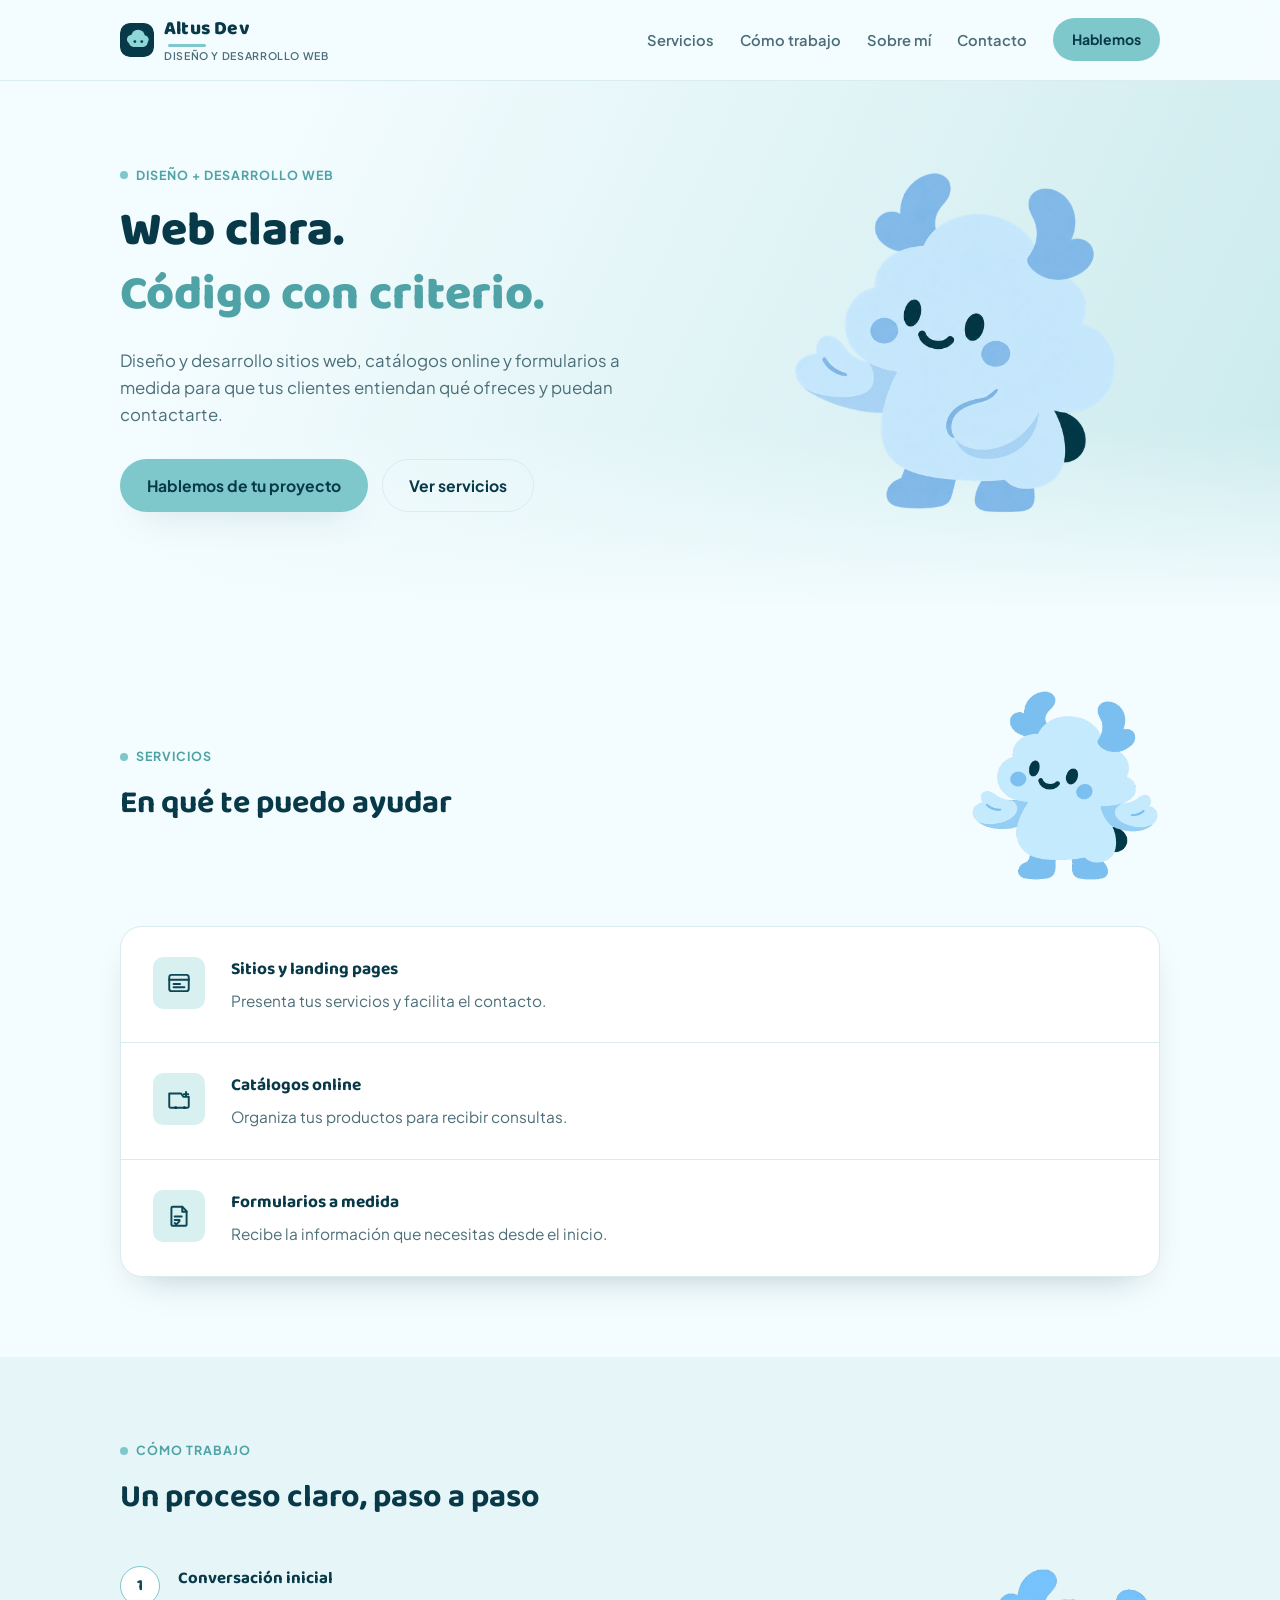
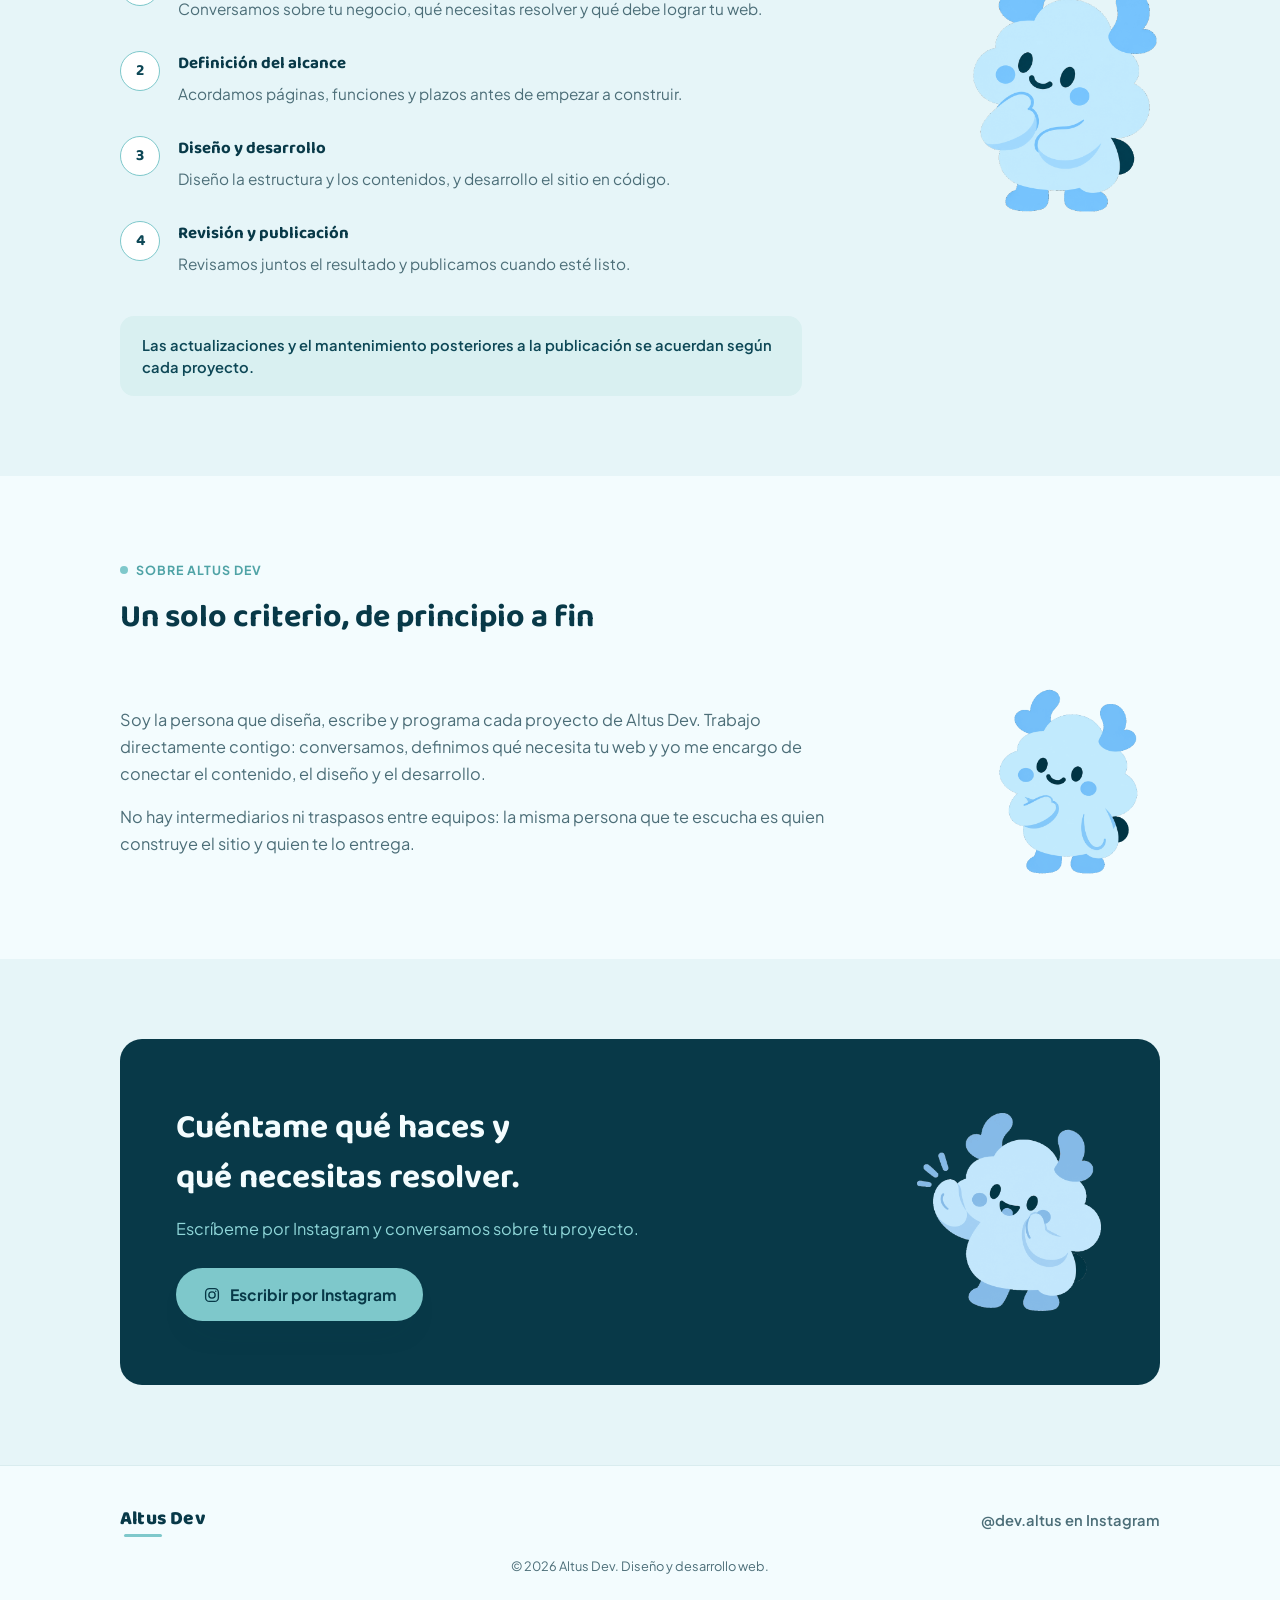
==== index.html @ d6200b28 "Sitio de presentación de Altus Dev Landing estática (HTML/CSS/JS) lista para GitHub Pages: hero, ser" ====
<!doctype html>
<html lang="es">
<head>
  <meta charset="UTF-8" />
  <meta name="viewport" content="width=device-width, initial-scale=1" />
  <title>Altus Dev — Diseño y desarrollo web</title>
  <meta name="description" content="Diseño y desarrollo de sitios web, catálogos online y formularios a medida para profesionales y pequeños negocios en Chile. Un solo interlocutor, de la conversación inicial a la publicación." />
  <meta name="theme-color" content="#083948" />

  <!-- Open Graph / vista previa al compartir el enlace (por ejemplo, desde Instagram) -->
  <meta property="og:type" content="website" />
  <meta property="og:title" content="Altus Dev — Diseño y desarrollo web" />
  <meta property="og:description" content="Diseño y desarrollo sitios web, catálogos online y formularios a medida para que tus clientes entiendan qué ofreces y puedan contactarte." />
  <meta property="og:image" content="assets/og-image.jpg" />
  <meta property="og:image:alt" content="Altus Dev — Diseño y desarrollo web. Web clara. Código con criterio." />
  <meta name="twitter:card" content="summary_large_image" />
  <meta name="twitter:title" content="Altus Dev — Diseño y desarrollo web" />
  <meta name="twitter:description" content="Diseño y desarrollo sitios web, catálogos online y formularios a medida para que tus clientes entiendan qué ofreces y puedan contactarte." />
  <meta name="twitter:image" content="assets/og-image.jpg" />

  <link rel="icon" href="assets/favicon.svg" type="image/svg+xml" />
  <link rel="preconnect" href="https://fonts.googleapis.com" />
  <link rel="preconnect" href="https://fonts.gstatic.com" crossorigin />
  <link href="https://fonts.googleapis.com/css2?family=Baloo+2:wght@600;700;800&family=Plus+Jakarta+Sans:wght@400;500;600;700&display=swap" rel="stylesheet" />
  <link rel="stylesheet" href="styles.css" />
</head>
<body>
  <a class="skip-link" href="#contenido">Saltar al contenido</a>

  <header class="site-header">
    <div class="wrap header-inner">
      <a class="brand" href="#top" aria-label="Altus Dev, inicio">
        <svg class="brand-mark" viewBox="0 0 64 64" aria-hidden="true">
          <rect width="64" height="64" rx="16" fill="#083948" />
          <g fill="#8FD6D8">
            <ellipse cx="23" cy="31" rx="10" ry="9" />
            <ellipse cx="34" cy="24" rx="12.5" ry="11.5" />
            <ellipse cx="45" cy="31" rx="9" ry="8" />
            <rect x="17" y="28" width="35" height="17" rx="8.5" />
          </g>
          <circle cx="28" cy="35" r="2.6" fill="#083948" />
          <circle cx="41" cy="35" r="2.6" fill="#083948" />
        </svg>
        <span class="brand-text">
          <span class="wordmark"><span class="accent">Altus</span> Dev</span>
          <span class="brand-tag">Diseño y desarrollo web</span>
        </span>
      </a>

      <button class="nav-toggle" id="navToggle" type="button" aria-expanded="false" aria-controls="siteNav">
        <span class="sr-only">Abrir menú</span>
        <svg viewBox="0 0 24 24" fill="none" stroke="currentColor" stroke-width="2" stroke-linecap="round" aria-hidden="true">
          <line x1="4" y1="7" x2="20" y2="7" />
          <line x1="4" y1="12" x2="20" y2="12" />
          <line x1="4" y1="17" x2="20" y2="17" />
        </svg>
      </button>

      <nav class="site-nav" id="siteNav" aria-label="Principal">
        <a href="#servicios">Servicios</a>
        <a href="#proceso">Cómo trabajo</a>
        <a href="#sobre">Sobre mí</a>
        <a href="#contacto">Contacto</a>
        <a class="btn btn-primary btn-sm" href="https://www.instagram.com/dev.altus/" target="_blank" rel="noopener">Hablemos</a>
      </nav>
    </div>
  </header>

  <main id="contenido">
    <section class="hero" id="top">
      <div class="wrap hero-grid">
        <div class="hero-copy">
          <p class="kicker">Diseño + desarrollo web</p>
          <h1>Web clara.<span class="line-2">Código con criterio.</span></h1>
          <p class="lead">Diseño y desarrollo sitios web, catálogos online y formularios a medida para que tus clientes entiendan qué ofreces y puedan contactarte.</p>
          <div class="hero-actions">
            <a class="btn btn-primary" href="https://www.instagram.com/dev.altus/" target="_blank" rel="noopener">Hablemos de tu proyecto</a>
            <a class="btn btn-ghost" href="#servicios">Ver servicios</a>
          </div>
        </div>
        <div class="hero-art">
          <figure>
            <img src="assets/nublo.png" alt="Nublo, la mascota de Altus Dev, saludando con la mano" width="1254" height="1254" loading="eager" decoding="async" />
          </figure>
        </div>
      </div>
    </section>

    <section class="block" id="servicios">
      <div class="wrap">
        <div class="figure-row figure-row--servicios">
          <div class="section-head">
            <p class="kicker">Servicios</p>
            <h2>En qué te puedo ayudar</h2>
          </div>
          <img class="section-figure" src="assets/nublo-servicios.png" alt="" width="640" height="650" loading="lazy" decoding="async" />
        </div>
        <ul class="service-list">
          <li class="service-row">
            <div class="service-icon">
              <svg viewBox="0 0 24 24" fill="none" stroke-width="1.8" stroke-linecap="round" stroke-linejoin="round" aria-hidden="true">
                <rect x="3" y="4.5" width="18" height="15" rx="2.2" />
                <line x1="3" y1="9" x2="21" y2="9" />
                <line x1="7" y1="13" x2="13" y2="13" />
                <line x1="7" y1="16" x2="17" y2="16" />
              </svg>
            </div>
            <div>
              <h3>Sitios y landing pages</h3>
              <p>Presenta tus servicios y facilita el contacto.</p>
            </div>
          </li>
          <li class="service-row">
            <div class="service-icon">
              <svg viewBox="0 0 24 24" fill="none" stroke-width="1.8" stroke-linecap="round" stroke-linejoin="round" aria-hidden="true">
                <path d="M3 7h11l2 3h5v9a1 1 0 0 1-1 1H4a1 1 0 0 1-1-1V7Z" />
                <circle cx="9" cy="20" r="1.3" fill="currentColor" stroke="none" />
                <circle cx="17" cy="20" r="1.3" fill="currentColor" stroke="none" />
                <line x1="18.5" y1="5.5" x2="18.5" y2="9.5" />
                <line x1="16.5" y1="7.5" x2="20.5" y2="7.5" />
              </svg>
            </div>
            <div>
              <h3>Catálogos online</h3>
              <p>Organiza tus productos para recibir consultas.</p>
            </div>
          </li>
          <li class="service-row">
            <div class="service-icon">
              <svg viewBox="0 0 24 24" fill="none" stroke-width="1.8" stroke-linecap="round" stroke-linejoin="round" aria-hidden="true">
                <path d="M6 3.5h9l4 4V20a1 1 0 0 1-1 1H6a1 1 0 0 1-1-1V4.5a1 1 0 0 1 1-1Z" />
                <path d="M15 3.5V8h4" />
                <line x1="8" y1="12.5" x2="14.5" y2="12.5" />
                <line x1="8" y1="15.7" x2="12.5" y2="15.7" />
                <path d="M8 18.4l1.4 1.4L12.5 16.7" />
              </svg>
            </div>
            <div>
              <h3>Formularios a medida</h3>
              <p>Recibe la información que necesitas desde el inicio.</p>
            </div>
          </li>
        </ul>
      </div>
    </section>

    <section class="block alt" id="proceso">
      <div class="wrap">
        <div class="section-head">
          <p class="kicker">Cómo trabajo</p>
          <h2>Un proceso claro, paso a paso</h2>
        </div>
        <div class="figure-row figure-row--proceso">
          <ol class="process-list">
            <li class="process-item">
              <span class="num" aria-hidden="true">1</span>
              <div>
                <h3>Conversación inicial</h3>
                <p>Conversamos sobre tu negocio, qué necesitas resolver y qué debe lograr tu web.</p>
              </div>
            </li>
            <li class="process-item">
              <span class="num" aria-hidden="true">2</span>
              <div>
                <h3>Definición del alcance</h3>
                <p>Acordamos páginas, funciones y plazos antes de empezar a construir.</p>
              </div>
            </li>
            <li class="process-item">
              <span class="num" aria-hidden="true">3</span>
              <div>
                <h3>Diseño y desarrollo</h3>
                <p>Diseño la estructura y los contenidos, y desarrollo el sitio en código.</p>
              </div>
            </li>
            <li class="process-item">
              <span class="num" aria-hidden="true">4</span>
              <div>
                <h3>Revisión y publicación</h3>
                <p>Revisamos juntos el resultado y publicamos cuando esté listo.</p>
              </div>
            </li>
          </ol>
          <img class="section-figure" src="assets/nublo-proceso.png" alt="" width="640" height="838" loading="lazy" decoding="async" />
        </div>
        <p class="process-note">Las actualizaciones y el mantenimiento posteriores a la publicación se acuerdan según cada proyecto.</p>
      </div>
    </section>

    <section class="block" id="sobre">
      <div class="wrap">
        <div class="section-head">
          <p class="kicker">Sobre Altus Dev</p>
          <h2>Un solo criterio, de principio a fin</h2>
        </div>
        <div class="figure-row figure-row--sobre">
          <div class="about-copy">
            <p>Soy la persona que diseña, escribe y programa cada proyecto de Altus Dev. Trabajo directamente contigo: conversamos, definimos qué necesita tu web y yo me encargo de conectar el contenido, el diseño y el desarrollo.</p>
            <p>No hay intermediarios ni traspasos entre equipos: la misma persona que te escucha es quien construye el sitio y quien te lo entrega.</p>
          </div>
          <img class="section-figure" src="assets/nublo-sobre.png" alt="" width="640" height="650" loading="lazy" decoding="async" />
        </div>
      </div>
    </section>

    <section class="block alt" id="contacto">
      <div class="wrap">
        <div class="cta-band figure-row figure-row--contacto">
          <div class="cta-copy">
            <h2>Cuéntame qué haces y qué necesitas resolver.</h2>
            <p>Escríbeme por Instagram y conversamos sobre tu proyecto.</p>
            <a class="btn btn-primary" href="https://www.instagram.com/dev.altus/" target="_blank" rel="noopener">
              <svg viewBox="0 0 24 24" fill="none" stroke="currentColor" stroke-width="1.8" aria-hidden="true">
                <rect x="3.5" y="3.5" width="17" height="17" rx="5" />
                <circle cx="12" cy="12" r="4.2" />
                <circle cx="17" cy="7" r="1" fill="currentColor" stroke="none" />
              </svg>
              Escribir por Instagram
            </a>
          </div>
          <img class="section-figure" src="assets/nublo-contacto.png" alt="" width="640" height="690" loading="lazy" decoding="async" />
        </div>
      </div>
    </section>
  </main>

  <footer class="site-footer">
    <div class="wrap footer-inner">
      <span class="wordmark"><span class="accent">Altus</span> Dev</span>
      <a href="https://www.instagram.com/dev.altus/" target="_blank" rel="noopener">@dev.altus en Instagram</a>
    </div>
    <p class="copy">© <span id="year"></span> Altus Dev. Diseño y desarrollo web.</p>
  </footer>

  <script src="script.js"></script>
</body>
</html>
---- styles.css ----
/* Altus Dev — hoja de estilos principal
   Tokens de color y tipografía al inicio; el resto del archivo los consume.
   Paleta única (azul hielo + petróleo, acentos aqua), tomada del flyer de
   marca. Es una decisión de identidad, no se invierte en modo oscuro del
   sistema: la marca siempre se ve clara y consistente. */

:root {
  color-scheme: only light;
  --ice: #f3fcfe;
  --ice-soft: #e6f5f8;
  --surface: #ffffff;
  --line: #d9ecef;
  --petrol: #083948;
  --petrol-soft: #0d4756;
  --ink: var(--petrol);
  --ink-muted: #4c6e78;
  --aqua: #7ec8cb;
  --aqua-strong: #4fa3a6;
  --aqua-soft: #d9f0f1;
  --focus-ring: #2f8f92;
  --shadow: 0 16px 36px -22px rgba(8, 57, 72, 0.35);
  --radius-lg: 22px;
  --radius-md: 14px;
  --radius-sm: 10px;
  --content-max: 1080px;

  --font-display: "Baloo 2", "Poppins", ui-rounded, system-ui, sans-serif;
  --font-body: "Plus Jakarta Sans", ui-sans-serif, system-ui, -apple-system, "Segoe UI", sans-serif;
}

*,
*::before,
*::after {
  box-sizing: border-box;
}

html {
  scroll-behavior: smooth;
}

body {
  margin: 0;
  background: var(--ice);
  color: var(--ink);
  font-family: var(--font-body);
  line-height: 1.5;
  -webkit-font-smoothing: antialiased;
}

img {
  max-width: 100%;
  display: block;
}

a {
  color: inherit;
}

h1,
h2,
h3 {
  font-family: var(--font-display);
  color: var(--ink);
  margin: 0;
  text-wrap: balance;
}

p {
  margin: 0;
}

ul,
ol {
  margin: 0;
  padding: 0;
  list-style: none;
}

.sr-only {
  position: absolute;
  width: 1px;
  height: 1px;
  padding: 0;
  margin: -1px;
  overflow: hidden;
  clip: rect(0, 0, 0, 0);
  white-space: nowrap;
  border: 0;
}

.skip-link {
  position: absolute;
  left: 16px;
  top: -60px;
  background: var(--petrol);
  color: var(--ice);
  padding: 12px 18px;
  border-radius: var(--radius-sm);
  z-index: 100;
  transition: top 0.15s ease;
}

.skip-link:focus {
  top: 16px;
}

:focus-visible {
  outline: 3px solid var(--focus-ring);
  outline-offset: 3px;
}

.wrap {
  max-width: var(--content-max);
  margin: 0 auto;
  padding: 0 20px;
}

.kicker {
  display: inline-flex;
  align-items: center;
  gap: 8px;
  font-size: 0.78rem;
  font-weight: 700;
  letter-spacing: 0.08em;
  text-transform: uppercase;
  color: var(--aqua-strong);
  margin: 0 0 14px;
}

.kicker::before {
  content: "";
  width: 8px;
  height: 8px;
  border-radius: 50%;
  background: var(--aqua);
  flex: none;
}

/* ---------- Botones ---------- */
.btn {
  display: inline-flex;
  align-items: center;
  gap: 9px;
  font-family: var(--font-body);
  font-weight: 700;
  font-size: 0.98rem;
  text-decoration: none;
  border-radius: 999px;
  padding: 14px 26px;
  border: 1.5px solid transparent;
  cursor: pointer;
  transition: transform 0.15s ease, box-shadow 0.15s ease, background-color 0.15s ease, border-color 0.15s ease;
}

.btn svg {
  width: 18px;
  height: 18px;
  flex: none;
}

.btn-primary {
  background: var(--aqua);
  color: var(--petrol);
  box-shadow: var(--shadow);
}

.btn-primary:hover {
  transform: translateY(-1px);
  background: var(--aqua-strong);
}

.btn-ghost {
  background: transparent;
  border-color: var(--line);
  color: var(--ink);
}

.btn-ghost:hover {
  border-color: var(--aqua-strong);
}

.btn-sm {
  padding: 10px 18px;
  font-size: 0.88rem;
}

/* ---------- Encabezado ---------- */
.site-header {
  position: sticky;
  top: 0;
  z-index: 20;
  background: color-mix(in srgb, var(--ice) 92%, transparent);
  backdrop-filter: blur(8px);
  border-bottom: 1px solid var(--line);
}

.header-inner {
  display: flex;
  align-items: center;
  justify-content: space-between;
  gap: 20px;
  padding: 16px 20px;
}

.brand {
  display: flex;
  align-items: center;
  gap: 10px;
  text-decoration: none;
  flex: none;
}

.brand-mark {
  width: 34px;
  height: 34px;
  border-radius: 10px;
  flex: none;
}

.brand-text {
  display: flex;
  flex-direction: column;
  gap: 3px;
}

.wordmark {
  font-family: var(--font-display);
  font-weight: 800;
  font-size: 1.2rem;
  line-height: 1.4;
  color: var(--ink);
  letter-spacing: 0.01em;
}

.wordmark .accent {
  position: relative;
}

.wordmark .accent::after {
  content: "";
  position: absolute;
  left: 8%;
  right: 8%;
  bottom: -3px;
  height: 3px;
  border-radius: 3px;
  background: var(--aqua);
}

.brand-tag {
  font-size: 0.66rem;
  letter-spacing: 0.06em;
  text-transform: uppercase;
  font-weight: 600;
  color: var(--ink-muted);
  margin-top: 2px;
}

.nav-toggle {
  display: inline-flex;
  align-items: center;
  justify-content: center;
  width: 42px;
  height: 42px;
  border-radius: var(--radius-sm);
  border: 1.5px solid var(--line);
  background: var(--surface);
  cursor: pointer;
}

.nav-toggle svg {
  width: 20px;
  height: 20px;
}

.site-nav {
  display: flex;
  align-items: center;
  gap: 26px;
}

.site-nav a:not(.btn) {
  font-size: 0.92rem;
  font-weight: 600;
  text-decoration: none;
  color: var(--ink-muted);
}

.site-nav a:not(.btn):hover {
  color: var(--ink);
}

@media (max-width: 780px) {
  .nav-toggle {
    display: inline-flex;
  }

  .site-nav {
    position: absolute;
    top: 100%;
    left: 0;
    right: 0;
    flex-direction: column;
    align-items: stretch;
    gap: 4px;
    background: var(--surface);
    border-bottom: 1px solid var(--line);
    padding: 10px 20px 20px;
    box-shadow: var(--shadow);
    transform: translateY(-8px);
    opacity: 0;
    pointer-events: none;
    transition: transform 0.18s ease, opacity 0.18s ease;
  }

  .site-nav[data-open="true"] {
    transform: translateY(0);
    opacity: 1;
    pointer-events: auto;
  }

  .site-nav a:not(.btn) {
    padding: 12px 4px;
    border-bottom: 1px solid var(--line);
  }

  .site-nav .btn {
    margin-top: 10px;
    justify-content: center;
  }
}

@media (min-width: 781px) {
  .nav-toggle {
    display: none;
  }
}

/* ---------- Hero ---------- */
.hero {
  padding: 56px 0 72px;
  /* El aqua se concentra junto a Nublo y se desvanece hacia servicios. */
  background:
    linear-gradient(180deg, transparent 65%, var(--ice) 100%),
    linear-gradient(115deg, var(--ice) 20%, var(--aqua-soft) 100%);
  background:
    linear-gradient(180deg, transparent 65%, var(--ice) 100%),
    linear-gradient(115deg, var(--ice) 20%, color-mix(in srgb, var(--aqua) 35%, var(--ice)) 100%);
}

.hero-grid {
  display: grid;
  grid-template-columns: 1fr;
  gap: 40px;
  align-items: center;
}

.hero h1 {
  font-size: clamp(2.1rem, 6vw, 3rem);
  font-weight: 800;
  line-height: 1.35;
}

.hero h1 .line-2 {
  color: var(--aqua-strong);
  display: block;
}

.hero .lead {
  margin-top: 20px;
  max-width: 48ch;
  font-size: 1.05rem;
  line-height: 1.6;
  color: var(--ink-muted);
}

.hero-actions {
  margin-top: 30px;
  display: flex;
  flex-wrap: wrap;
  gap: 14px;
}

.hero-art {
  display: flex;
  justify-content: center;
}

.hero-art figure {
  margin: 0;
  width: 100%;
  max-width: 300px;
}

.hero-art img {
  width: 100%;
  height: auto;
  object-fit: contain;
}

@media (min-width: 781px) {
  .hero-grid {
    grid-template-columns: 1.1fr 0.9fr;
  }

  .hero-art {
    justify-content: flex-end;
  }

  .hero-art figure {
    max-width: 400px;
  }
}

/* ---------- Secciones ---------- */
.block {
  padding: 80px 0;
}

.block.alt {
  background: var(--ice-soft);
}

.section-head {
  max-width: 620px;
  margin: 0 0 44px;
}

.section-head h2 {
  font-size: clamp(1.55rem, 3.2vw, 2rem);
  font-weight: 700;
}

/* ---------- Ilustraciones de Nublo por sección ----------
   Clase común (figure-row + section-figure) con modificadores mínimos
   por sección para la alineación. Decorativas, secundarias al
   contenido, sin tarjeta ni sombra propia. */
.figure-row {
  display: flex;
  align-items: center;
  justify-content: space-between;
  gap: 24px;
  flex-wrap: wrap;
}

.section-figure {
  flex: none;
  width: 96px;
  height: auto;
  object-fit: contain;
}

@media (min-width: 640px) {
  .section-figure {
    width: 140px;
  }
}

@media (min-width: 781px) {
  .section-figure {
    width: 190px;
  }
}

.figure-row--servicios {
  margin-bottom: 44px;
}

.figure-row--servicios .section-head {
  margin-bottom: 0;
  flex: 1 1 160px;
}

.figure-row--sobre .about-copy {
  flex: 1 1 160px;
}

.figure-row--proceso {
  align-items: flex-start;
}

.figure-row--proceso .process-list {
  flex: 1 1 160px;
}

.figure-row--contacto {
  align-items: center;
}

.cta-copy {
  flex: 1 1 200px;
}

/* ---------- Servicios ---------- */
.service-list {
  display: flex;
  flex-direction: column;
  background: var(--surface);
  border: 1px solid var(--line);
  border-radius: var(--radius-lg);
  box-shadow: var(--shadow);
  overflow: hidden;
}

.service-row {
  display: grid;
  grid-template-columns: 52px 1fr;
  gap: 18px;
  padding: 26px 24px;
}

.service-row + .service-row {
  border-top: 1px solid var(--line);
}

.service-icon {
  width: 52px;
  height: 52px;
  border-radius: var(--radius-sm);
  background: var(--aqua-soft);
  display: flex;
  align-items: center;
  justify-content: center;
  flex: none;
}

.service-icon svg {
  width: 26px;
  height: 26px;
  stroke: var(--petrol-soft);
}

.service-row h3 {
  font-size: 1.08rem;
  font-weight: 700;
  margin-bottom: 6px;
}

.service-row p {
  color: var(--ink-muted);
  font-size: 0.96rem;
  line-height: 1.55;
  max-width: 52ch;
}

@media (min-width: 640px) {
  .service-row {
    grid-template-columns: 60px 1fr;
    padding: 30px 32px;
  }
}

/* ---------- Cómo trabajo ---------- */
.process-list {
  display: flex;
  flex-direction: column;
  gap: 30px;
}

.process-item {
  display: grid;
  grid-template-columns: 40px 1fr;
  gap: 18px;
}

.process-item .num {
  width: 40px;
  height: 40px;
  border-radius: 50%;
  background: var(--surface);
  border: 1.5px solid var(--aqua);
  color: var(--petrol-soft);
  font-family: var(--font-display);
  font-weight: 700;
  display: flex;
  align-items: center;
  justify-content: center;
  flex: none;
}

.process-item h3 {
  font-size: 1.05rem;
  font-weight: 700;
  margin-bottom: 6px;
}

.process-item p {
  color: var(--ink-muted);
  font-size: 0.96rem;
  line-height: 1.55;
  max-width: 56ch;
}

.process-note {
  margin-top: 40px;
  padding: 18px 22px;
  border-radius: var(--radius-md);
  background: var(--aqua-soft);
  color: var(--petrol-soft);
  font-size: 0.92rem;
  font-weight: 600;
  max-width: 62ch;
}

/* ---------- Sobre ---------- */
.about-copy {
  display: flex;
  flex-direction: column;
  gap: 16px;
  max-width: 62ch;
}

.about-copy p {
  font-size: 1.02rem;
  line-height: 1.65;
  color: var(--ink-muted);
}

/* ---------- Contacto ---------- */
/* Franja de acento siempre oscura: usa colores fijos, no los tokens
   de tema, para no invertirse en modo oscuro. */
.cta-band {
  background: #083948;
  color: #f3fcfe;
  border-radius: var(--radius-lg);
  padding: 56px 32px;
  text-align: left;
}

.cta-band h2 {
  color: #f3fcfe;
  font-size: clamp(1.5rem, 3.4vw, 2.1rem);
  max-width: 20ch;
}

.cta-band p {
  margin-top: 14px;
  color: #8fd6d8;
  font-size: 1.02rem;
  max-width: 46ch;
}

.cta-band .btn-primary {
  margin-top: 26px;
  background: #7ec8cb;
  color: #083948;
}

.cta-band .btn-primary:hover {
  background: #4fa3a6;
}

@media (min-width: 640px) {
  .cta-band {
    padding: 64px 56px;
  }
}

/* ---------- Pie ---------- */
.site-footer {
  border-top: 1px solid var(--line);
  padding: 40px 0 30px;
}

.footer-inner {
  display: flex;
  flex-wrap: wrap;
  align-items: center;
  justify-content: space-between;
  gap: 18px;
}

.footer-inner a {
  text-decoration: none;
  font-weight: 600;
  font-size: 0.92rem;
  color: var(--ink-muted);
}

.footer-inner a:hover {
  color: var(--ink);
}

.copy {
  margin-top: 24px;
  text-align: center;
  font-size: 0.8rem;
  color: var(--ink-muted);
}

/* ---------- Utilidades de movimiento ---------- */
@media (prefers-reduced-motion: reduce) {
  html {
    scroll-behavior: auto;
  }

  * {
    transition-duration: 0.001ms !important;
    animation-duration: 0.001ms !important;
  }
}
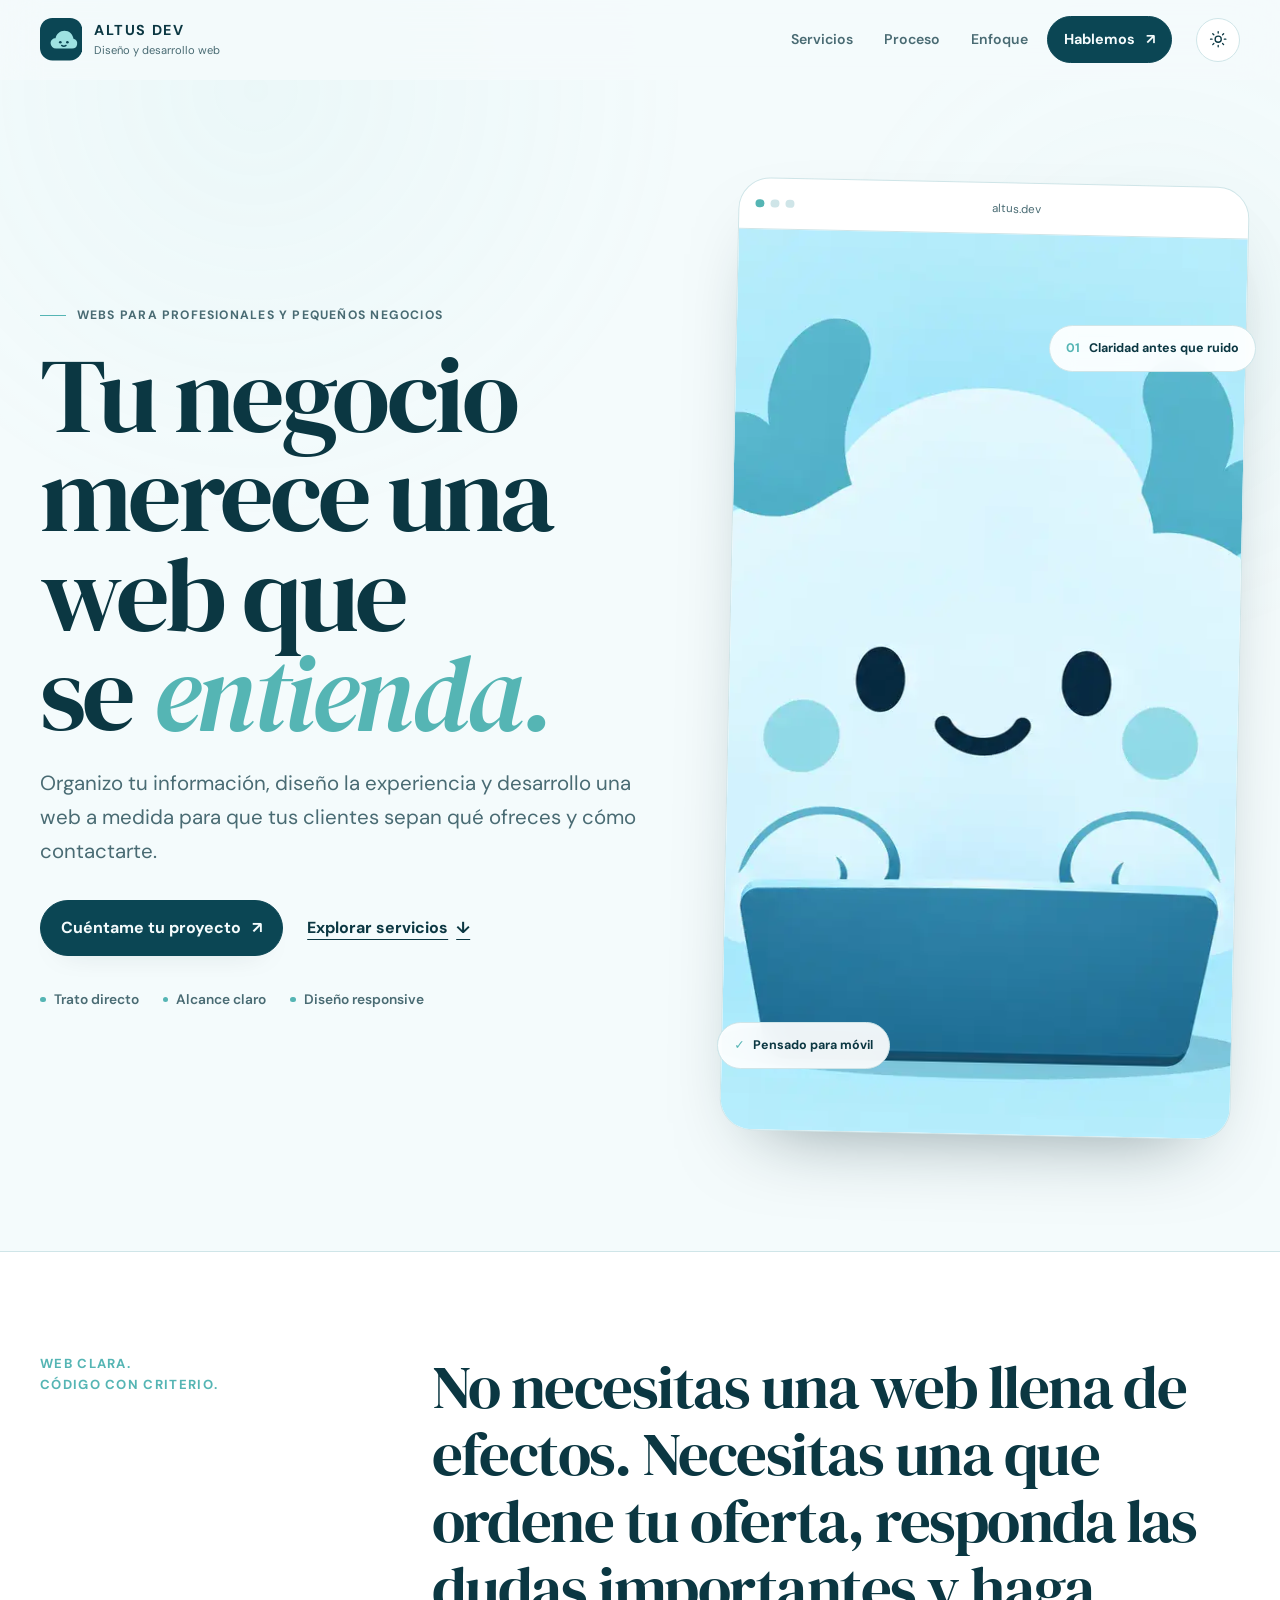
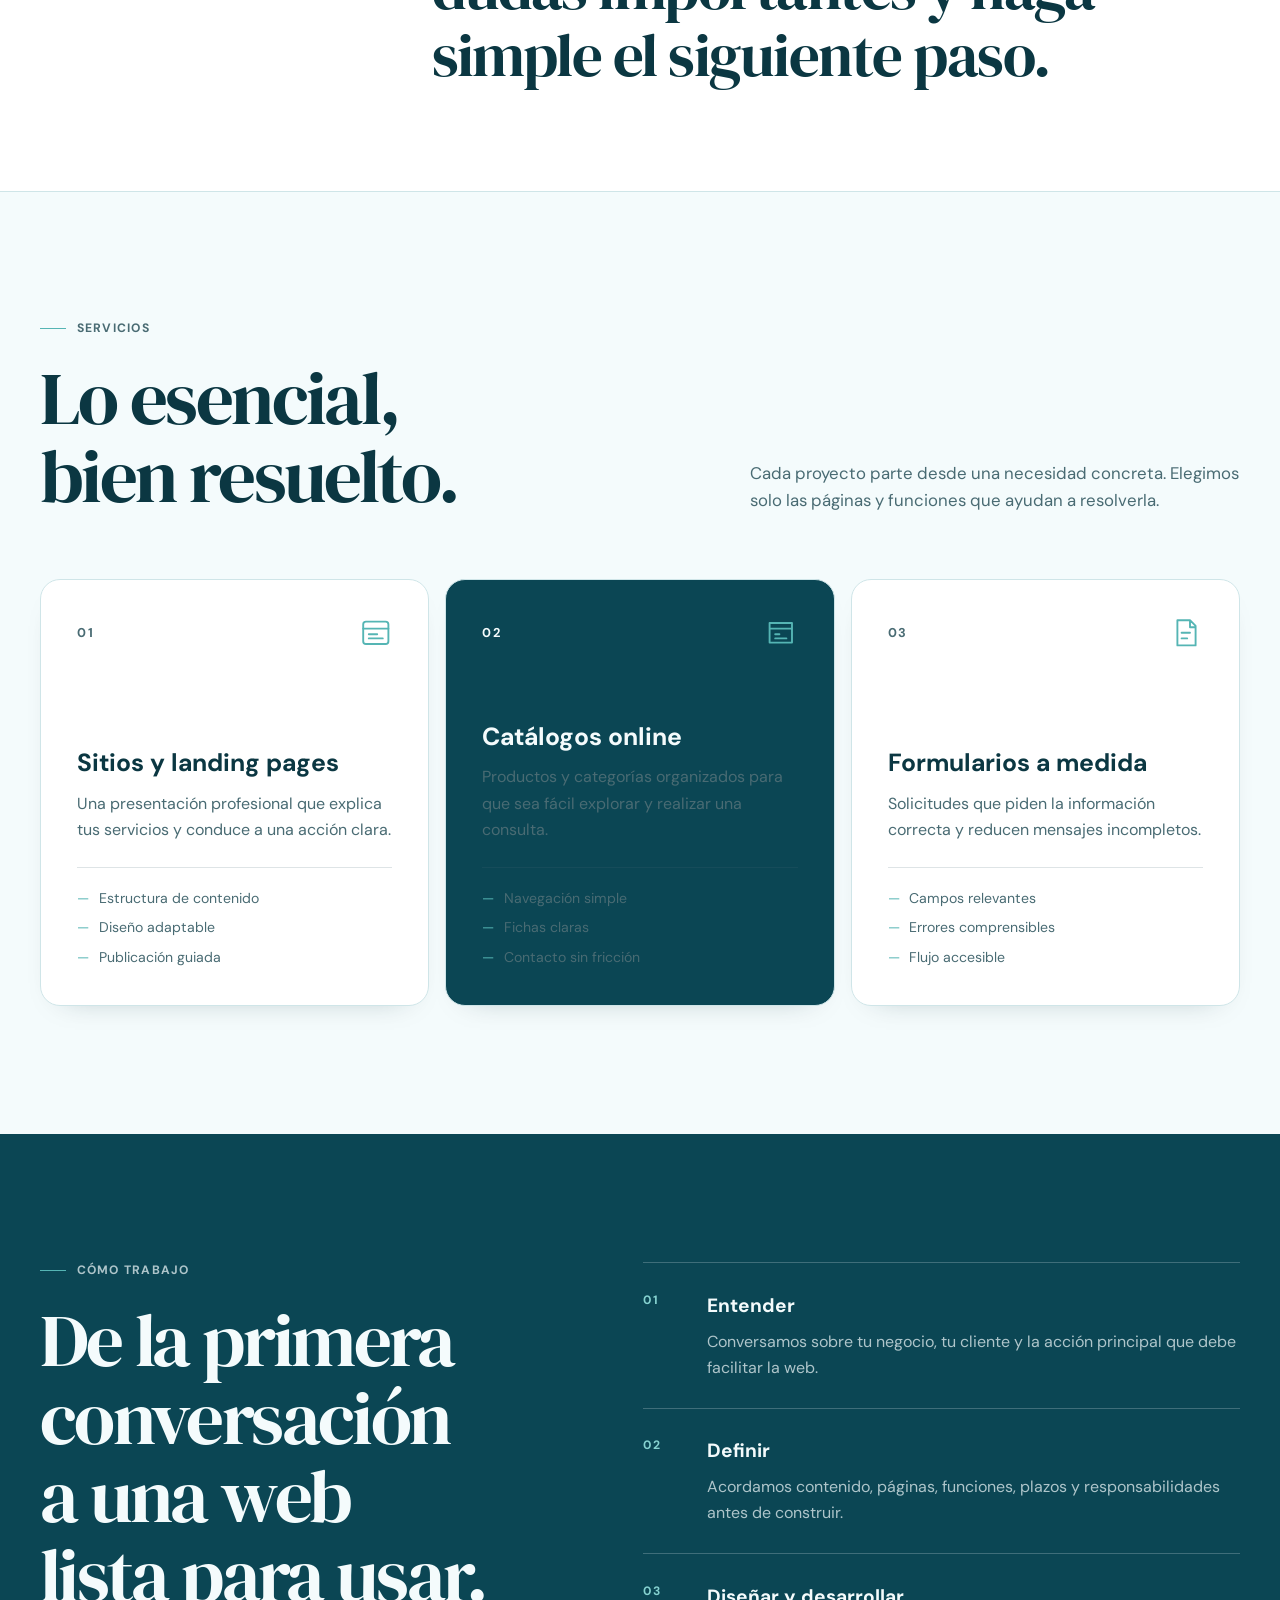
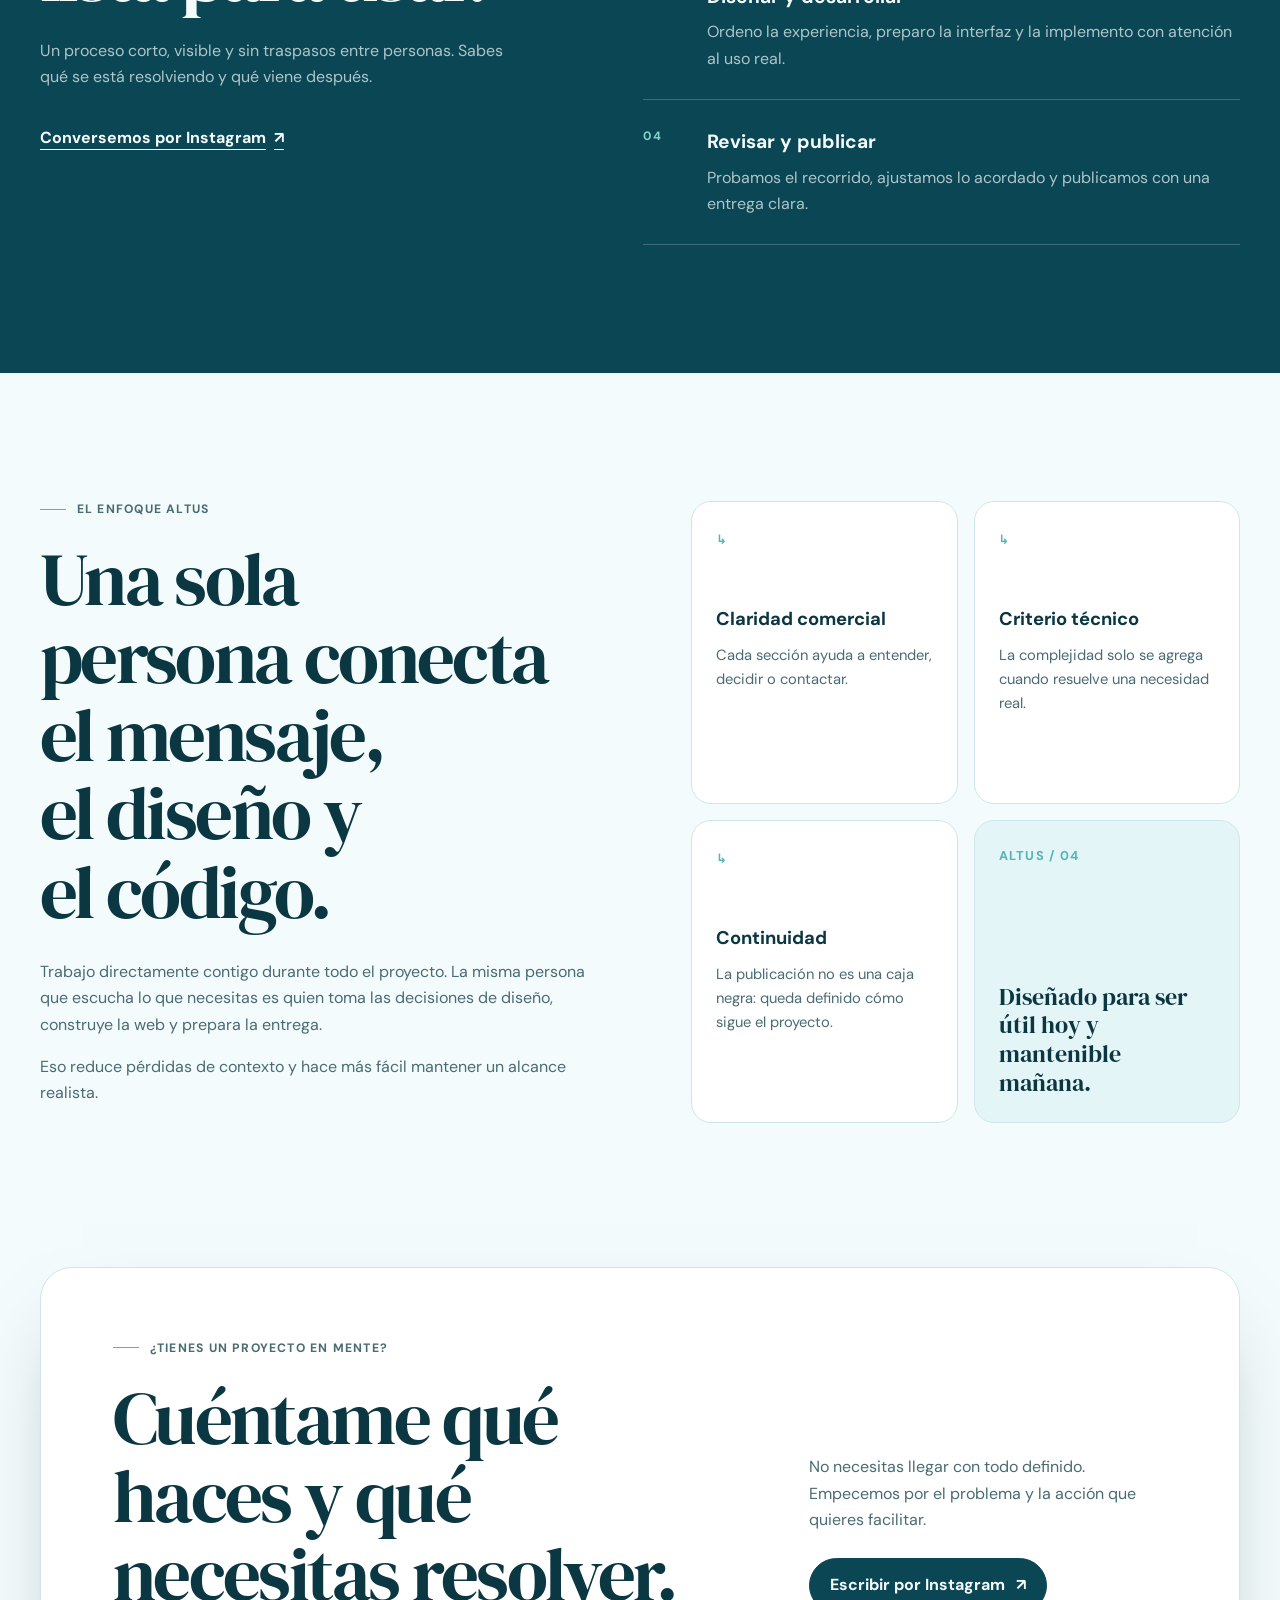
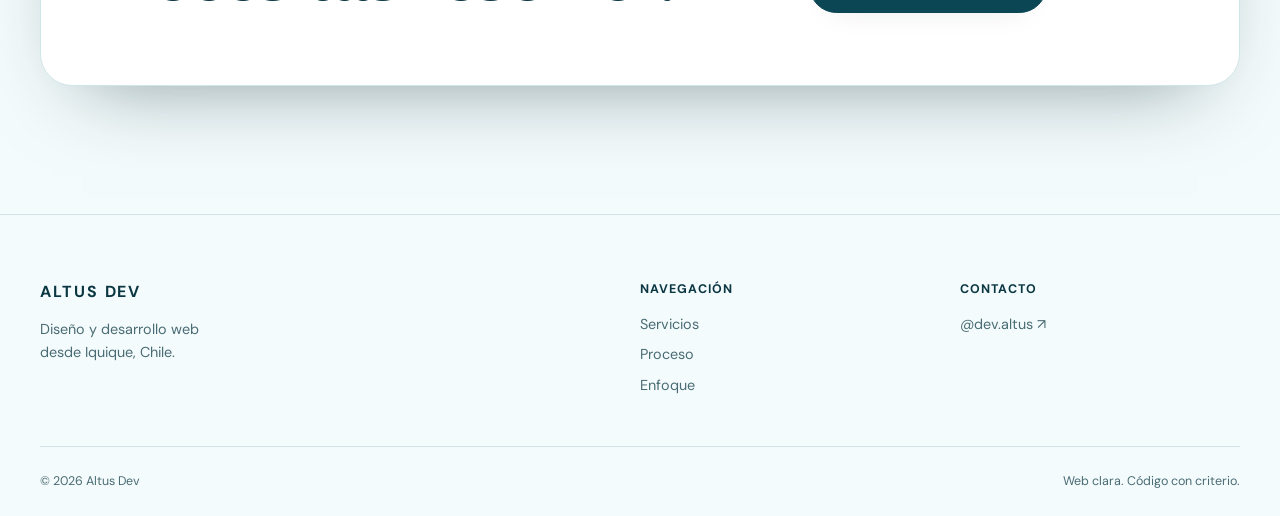
==== commit 714e6255: "Revamp landing page de Altus Dev" ====
--- a/index.html
+++ b/index.html
@@ -1,237 +1,191 @@
 <!doctype html>
-<html lang="es">
+<html lang="es" data-theme="light">
 <head>
-  <meta charset="UTF-8" />
-  <meta name="viewport" content="width=device-width, initial-scale=1" />
-  <title>Altus Dev — Diseño y desarrollo web</title>
-  <meta name="description" content="Diseño y desarrollo de sitios web, catálogos online y formularios a medida para profesionales y pequeños negocios en Chile. Un solo interlocutor, de la conversación inicial a la publicación." />
-  <meta name="theme-color" content="#083948" />
-
-  <!-- Open Graph / vista previa al compartir el enlace (por ejemplo, desde Instagram) -->
-  <meta property="og:type" content="website" />
-  <meta property="og:title" content="Altus Dev — Diseño y desarrollo web" />
-  <meta property="og:description" content="Diseño y desarrollo sitios web, catálogos online y formularios a medida para que tus clientes entiendan qué ofreces y puedan contactarte." />
-  <meta property="og:image" content="assets/og-image.jpg" />
-  <meta property="og:image:alt" content="Altus Dev — Diseño y desarrollo web. Web clara. Código con criterio." />
-  <meta name="twitter:card" content="summary_large_image" />
-  <meta name="twitter:title" content="Altus Dev — Diseño y desarrollo web" />
-  <meta name="twitter:description" content="Diseño y desarrollo sitios web, catálogos online y formularios a medida para que tus clientes entiendan qué ofreces y puedan contactarte." />
-  <meta name="twitter:image" content="assets/og-image.jpg" />
-
-  <link rel="icon" href="assets/favicon.svg" type="image/svg+xml" />
-  <link rel="preconnect" href="https://fonts.googleapis.com" />
-  <link rel="preconnect" href="https://fonts.gstatic.com" crossorigin />
-  <link href="https://fonts.googleapis.com/css2?family=Baloo+2:wght@600;700;800&family=Plus+Jakarta+Sans:wght@400;500;600;700&display=swap" rel="stylesheet" />
-  <link rel="stylesheet" href="styles.css" />
+  <meta charset="utf-8">
+  <meta name="viewport" content="width=device-width, initial-scale=1">
+  <title>Altus Dev — Web clara. Código con criterio.</title>
+  <meta name="description" content="Sitios web, catálogos online y formularios a medida para profesionales y pequeños negocios. Diseño claro, desarrollo directo y un proceso sin intermediarios.">
+  <meta name="theme-color" content="#f4fbfc">
+  <meta name="color-scheme" content="light dark">
+  <meta property="og:type" content="website">
+  <meta property="og:url" content="https://lillyanne626.github.io/altus-dev/">
+  <meta property="og:title" content="Altus Dev — Diseño y desarrollo web">
+  <meta property="og:description" content="Webs claras y útiles para que tus clientes entiendan qué ofreces y sepan cómo avanzar.">
+  <meta property="og:locale" content="es_CL">
+  <meta name="twitter:card" content="summary_large_image">
+  <link rel="canonical" href="https://lillyanne626.github.io/altus-dev/">
+  <link rel="icon" href="assets/favicon.svg" type="image/svg+xml">
+  <link rel="preconnect" href="https://fonts.googleapis.com">
+  <link rel="preconnect" href="https://fonts.gstatic.com" crossorigin>
+  <link href="https://fonts.googleapis.com/css2?family=DM+Sans:wght@400;500;600;700&family=DM+Serif+Display:ital@0;1&display=swap" rel="stylesheet">
+  <link rel="stylesheet" href="styles.css">
+  <script>document.documentElement.dataset.theme=localStorage.getItem('altus-theme')||((window.matchMedia('(prefers-color-scheme: dark)').matches)?'dark':'light');</script>
 </head>
 <body>
   <a class="skip-link" href="#contenido">Saltar al contenido</a>
 
-  <header class="site-header">
-    <div class="wrap header-inner">
-      <a class="brand" href="#top" aria-label="Altus Dev, inicio">
-        <svg class="brand-mark" viewBox="0 0 64 64" aria-hidden="true">
-          <rect width="64" height="64" rx="16" fill="#083948" />
-          <g fill="#8FD6D8">
-            <ellipse cx="23" cy="31" rx="10" ry="9" />
-            <ellipse cx="34" cy="24" rx="12.5" ry="11.5" />
-            <ellipse cx="45" cy="31" rx="9" ry="8" />
-            <rect x="17" y="28" width="35" height="17" rx="8.5" />
-          </g>
-          <circle cx="28" cy="35" r="2.6" fill="#083948" />
-          <circle cx="41" cy="35" r="2.6" fill="#083948" />
+  <header class="site-header" data-header>
+    <div class="shell header-inner">
+      <a class="brand" href="#inicio" aria-label="Altus Dev, ir al inicio">
+        <svg class="brand-mark" viewBox="0 0 48 48" aria-hidden="true">
+          <rect width="48" height="48" rx="14" fill="currentColor"/>
+          <path d="M12 28.5c0-3.1 2.5-5.5 5.6-5.5.9-5 5-8.7 10.1-8.7 5.3 0 9.6 4 10.2 9.1a5.7 5.7 0 0 1-1.5 11.2H18.2a6.2 6.2 0 0 1-6.2-6.1Z" fill="var(--brand-cloud)"/>
+          <circle cx="23" cy="27.5" r="1.5" fill="currentColor"/><circle cx="31" cy="27.5" r="1.5" fill="currentColor"/>
+          <path d="M24.5 31c1.4 1.2 3.5 1.2 5 0" fill="none" stroke="currentColor" stroke-width="1.5" stroke-linecap="round"/>
         </svg>
-        <span class="brand-text">
-          <span class="wordmark"><span class="accent">Altus</span> Dev</span>
-          <span class="brand-tag">Diseño y desarrollo web</span>
-        </span>
+        <span><strong>ALTUS DEV</strong><small>Diseño y desarrollo web</small></span>
       </a>
 
-      <button class="nav-toggle" id="navToggle" type="button" aria-expanded="false" aria-controls="siteNav">
-        <span class="sr-only">Abrir menú</span>
-        <svg viewBox="0 0 24 24" fill="none" stroke="currentColor" stroke-width="2" stroke-linecap="round" aria-hidden="true">
-          <line x1="4" y1="7" x2="20" y2="7" />
-          <line x1="4" y1="12" x2="20" y2="12" />
-          <line x1="4" y1="17" x2="20" y2="17" />
-        </svg>
-      </button>
+      <div class="header-actions">
+        <button class="theme-toggle icon-button" type="button" aria-label="Cambiar tema" aria-pressed="false" data-theme-toggle>
+          <svg class="sun" viewBox="0 0 24 24" aria-hidden="true"><circle cx="12" cy="12" r="4"/><path d="M12 2v2M12 20v2M4.9 4.9l1.4 1.4M17.7 17.7l1.4 1.4M2 12h2M20 12h2M4.9 19.1l1.4-1.4M17.7 6.3l1.4-1.4"/></svg>
+          <svg class="moon" viewBox="0 0 24 24" aria-hidden="true"><path d="M20 15.2A8.5 8.5 0 0 1 8.8 4 8.5 8.5 0 1 0 20 15.2Z"/></svg>
+        </button>
+        <button class="nav-toggle icon-button" type="button" aria-expanded="false" aria-controls="site-nav" data-nav-toggle>
+          <span class="sr-only">Abrir menú</span>
+          <svg viewBox="0 0 24 24" aria-hidden="true"><path d="M4 7h16M4 12h16M4 17h16"/></svg>
+        </button>
+      </div>
 
-      <nav class="site-nav" id="siteNav" aria-label="Principal">
+      <nav class="site-nav" id="site-nav" aria-label="Navegación principal" data-nav>
         <a href="#servicios">Servicios</a>
-        <a href="#proceso">Cómo trabajo</a>
-        <a href="#sobre">Sobre mí</a>
-        <a href="#contacto">Contacto</a>
-        <a class="btn btn-primary btn-sm" href="https://www.instagram.com/dev.altus/" target="_blank" rel="noopener">Hablemos</a>
+        <a href="#proceso">Proceso</a>
+        <a href="#enfoque">Enfoque</a>
+        <a class="button button--small" href="https://www.instagram.com/dev.altus/" target="_blank" rel="noopener noreferrer">Hablemos <span aria-hidden="true">↗</span></a>
       </nav>
     </div>
   </header>
 
   <main id="contenido">
-    <section class="hero" id="top">
-      <div class="wrap hero-grid">
-        <div class="hero-copy">
-          <p class="kicker">Diseño + desarrollo web</p>
-          <h1>Web clara.<span class="line-2">Código con criterio.</span></h1>
-          <p class="lead">Diseño y desarrollo sitios web, catálogos online y formularios a medida para que tus clientes entiendan qué ofreces y puedan contactarte.</p>
-          <div class="hero-actions">
-            <a class="btn btn-primary" href="https://www.instagram.com/dev.altus/" target="_blank" rel="noopener">Hablemos de tu proyecto</a>
-            <a class="btn btn-ghost" href="#servicios">Ver servicios</a>
+    <section class="hero" id="inicio" aria-labelledby="hero-title">
+      <div class="shell hero-grid">
+        <div class="hero-copy reveal">
+          <p class="eyebrow"><span></span> Webs para profesionales y pequeños negocios</p>
+          <h1 id="hero-title">Tu negocio merece una web que se <em>entienda.</em></h1>
+          <p class="hero-lead">Organizo tu información, diseño la experiencia y desarrollo una web a medida para que tus clientes sepan qué ofreces y cómo contactarte.</p>
+          <div class="button-row">
+            <a class="button" href="https://www.instagram.com/dev.altus/" target="_blank" rel="noopener noreferrer">Cuéntame tu proyecto <span aria-hidden="true">↗</span></a>
+            <a class="text-link" href="#servicios">Explorar servicios <span aria-hidden="true">↓</span></a>
           </div>
+          <ul class="trust-list" aria-label="Características del servicio">
+            <li>Trato directo</li>
+            <li>Alcance claro</li>
+            <li>Diseño responsive</li>
+          </ul>
         </div>
-        <div class="hero-art">
-          <figure>
-            <img src="assets/nublo.png" alt="Nublo, la mascota de Altus Dev, saludando con la mano" width="1254" height="1254" loading="eager" decoding="async" />
-          </figure>
+
+        <div class="hero-visual reveal" aria-label="Nublo trabajando en una web">
+          <div class="browser-card">
+            <div class="browser-bar" aria-hidden="true"><i></i><i></i><i></i><span>altus.dev</span></div>
+            <img src="assets/nublo-laptop.webp" alt="Nublo, la mascota de Altus Dev, trabajando frente a un computador" width="900" height="900" fetchpriority="high" decoding="async">
+          </div>
+          <aside class="floating-note floating-note--top"><span>01</span> Claridad antes que ruido</aside>
+          <aside class="floating-note floating-note--bottom"><span>✓</span> Pensado para móvil</aside>
         </div>
       </div>
     </section>
 
-    <section class="block" id="servicios">
-      <div class="wrap">
-        <div class="figure-row figure-row--servicios">
-          <div class="section-head">
-            <p class="kicker">Servicios</p>
-            <h2>En qué te puedo ayudar</h2>
-          </div>
-          <img class="section-figure" src="assets/nublo-servicios.png" alt="" width="640" height="650" loading="lazy" decoding="async" />
-        </div>
-        <ul class="service-list">
-          <li class="service-row">
-            <div class="service-icon">
-              <svg viewBox="0 0 24 24" fill="none" stroke-width="1.8" stroke-linecap="round" stroke-linejoin="round" aria-hidden="true">
-                <rect x="3" y="4.5" width="18" height="15" rx="2.2" />
-                <line x1="3" y1="9" x2="21" y2="9" />
-                <line x1="7" y1="13" x2="13" y2="13" />
-                <line x1="7" y1="16" x2="17" y2="16" />
-              </svg>
-            </div>
-            <div>
-              <h3>Sitios y landing pages</h3>
-              <p>Presenta tus servicios y facilita el contacto.</p>
-            </div>
-          </li>
-          <li class="service-row">
-            <div class="service-icon">
-              <svg viewBox="0 0 24 24" fill="none" stroke-width="1.8" stroke-linecap="round" stroke-linejoin="round" aria-hidden="true">
-                <path d="M3 7h11l2 3h5v9a1 1 0 0 1-1 1H4a1 1 0 0 1-1-1V7Z" />
-                <circle cx="9" cy="20" r="1.3" fill="currentColor" stroke="none" />
-                <circle cx="17" cy="20" r="1.3" fill="currentColor" stroke="none" />
-                <line x1="18.5" y1="5.5" x2="18.5" y2="9.5" />
-                <line x1="16.5" y1="7.5" x2="20.5" y2="7.5" />
-              </svg>
-            </div>
-            <div>
-              <h3>Catálogos online</h3>
-              <p>Organiza tus productos para recibir consultas.</p>
-            </div>
-          </li>
-          <li class="service-row">
-            <div class="service-icon">
-              <svg viewBox="0 0 24 24" fill="none" stroke-width="1.8" stroke-linecap="round" stroke-linejoin="round" aria-hidden="true">
-                <path d="M6 3.5h9l4 4V20a1 1 0 0 1-1 1H6a1 1 0 0 1-1-1V4.5a1 1 0 0 1 1-1Z" />
-                <path d="M15 3.5V8h4" />
-                <line x1="8" y1="12.5" x2="14.5" y2="12.5" />
-                <line x1="8" y1="15.7" x2="12.5" y2="15.7" />
-                <path d="M8 18.4l1.4 1.4L12.5 16.7" />
-              </svg>
-            </div>
-            <div>
-              <h3>Formularios a medida</h3>
-              <p>Recibe la información que necesitas desde el inicio.</p>
-            </div>
-          </li>
-        </ul>
+    <section class="statement" aria-label="Propuesta de valor">
+      <div class="shell statement-grid">
+        <p class="statement-label">Web clara.<br>Código con criterio.</p>
+        <p class="statement-copy">No necesitas una web llena de efectos. Necesitas una que ordene tu oferta, responda las dudas importantes y haga simple el siguiente paso.</p>
       </div>
     </section>
 
-    <section class="block alt" id="proceso">
-      <div class="wrap">
-        <div class="section-head">
-          <p class="kicker">Cómo trabajo</p>
-          <h2>Un proceso claro, paso a paso</h2>
+    <section class="section services" id="servicios" aria-labelledby="services-title">
+      <div class="shell">
+        <div class="section-heading reveal">
+          <div>
+            <p class="eyebrow"><span></span> Servicios</p>
+            <h2 id="services-title">Lo esencial, bien resuelto.</h2>
+          </div>
+          <p>Cada proyecto parte desde una necesidad concreta. Elegimos solo las páginas y funciones que ayudan a resolverla.</p>
         </div>
-        <div class="figure-row figure-row--proceso">
-          <ol class="process-list">
-            <li class="process-item">
-              <span class="num" aria-hidden="true">1</span>
-              <div>
-                <h3>Conversación inicial</h3>
-                <p>Conversamos sobre tu negocio, qué necesitas resolver y qué debe lograr tu web.</p>
-              </div>
-            </li>
-            <li class="process-item">
-              <span class="num" aria-hidden="true">2</span>
-              <div>
-                <h3>Definición del alcance</h3>
-                <p>Acordamos páginas, funciones y plazos antes de empezar a construir.</p>
-              </div>
-            </li>
-            <li class="process-item">
-              <span class="num" aria-hidden="true">3</span>
-              <div>
-                <h3>Diseño y desarrollo</h3>
-                <p>Diseño la estructura y los contenidos, y desarrollo el sitio en código.</p>
-              </div>
-            </li>
-            <li class="process-item">
-              <span class="num" aria-hidden="true">4</span>
-              <div>
-                <h3>Revisión y publicación</h3>
-                <p>Revisamos juntos el resultado y publicamos cuando esté listo.</p>
-              </div>
-            </li>
-          </ol>
-          <img class="section-figure" src="assets/nublo-proceso.png" alt="" width="640" height="838" loading="lazy" decoding="async" />
-        </div>
-        <p class="process-note">Las actualizaciones y el mantenimiento posteriores a la publicación se acuerdan según cada proyecto.</p>
-      </div>
-    </section>
 
-    <section class="block" id="sobre">
-      <div class="wrap">
-        <div class="section-head">
-          <p class="kicker">Sobre Altus Dev</p>
-          <h2>Un solo criterio, de principio a fin</h2>
-        </div>
-        <div class="figure-row figure-row--sobre">
-          <div class="about-copy">
-            <p>Soy la persona que diseña, escribe y programa cada proyecto de Altus Dev. Trabajo directamente contigo: conversamos, definimos qué necesita tu web y yo me encargo de conectar el contenido, el diseño y el desarrollo.</p>
-            <p>No hay intermediarios ni traspasos entre equipos: la misma persona que te escucha es quien construye el sitio y quien te lo entrega.</p>
-          </div>
-          <img class="section-figure" src="assets/nublo-sobre.png" alt="" width="640" height="650" loading="lazy" decoding="async" />
+        <div class="service-grid">
+          <article class="service-card reveal">
+            <div class="service-top"><span class="service-number">01</span><svg viewBox="0 0 24 24" aria-hidden="true"><rect x="3" y="4" width="18" height="16" rx="2"/><path d="M3 9h18M7 13h6M7 16h10"/></svg></div>
+            <h3>Sitios y landing pages</h3>
+            <p>Una presentación profesional que explica tus servicios y conduce a una acción clara.</p>
+            <ul><li>Estructura de contenido</li><li>Diseño adaptable</li><li>Publicación guiada</li></ul>
+          </article>
+
+          <article class="service-card service-card--featured reveal">
+            <div class="service-top"><span class="service-number">02</span><svg viewBox="0 0 24 24" aria-hidden="true"><path d="M4 5h16v14H4zM4 9h16M8 13h3M8 16h8"/></svg></div>
+            <h3>Catálogos online</h3>
+            <p>Productos y categorías organizados para que sea fácil explorar y realizar una consulta.</p>
+            <ul><li>Navegación simple</li><li>Fichas claras</li><li>Contacto sin fricción</li></ul>
+          </article>
+
+          <article class="service-card reveal">
+            <div class="service-top"><span class="service-number">03</span><svg viewBox="0 0 24 24" aria-hidden="true"><path d="M6 3h9l4 4v14H6zM15 3v5h4M9 12h6M9 16h4"/></svg></div>
+            <h3>Formularios a medida</h3>
+            <p>Solicitudes que piden la información correcta y reducen mensajes incompletos.</p>
+            <ul><li>Campos relevantes</li><li>Errores comprensibles</li><li>Flujo accesible</li></ul>
+          </article>
         </div>
       </div>
     </section>
 
-    <section class="block alt" id="contacto">
-      <div class="wrap">
-        <div class="cta-band figure-row figure-row--contacto">
-          <div class="cta-copy">
-            <h2>Cuéntame qué haces y qué necesitas resolver.</h2>
-            <p>Escríbeme por Instagram y conversamos sobre tu proyecto.</p>
-            <a class="btn btn-primary" href="https://www.instagram.com/dev.altus/" target="_blank" rel="noopener">
-              <svg viewBox="0 0 24 24" fill="none" stroke="currentColor" stroke-width="1.8" aria-hidden="true">
-                <rect x="3.5" y="3.5" width="17" height="17" rx="5" />
-                <circle cx="12" cy="12" r="4.2" />
-                <circle cx="17" cy="7" r="1" fill="currentColor" stroke="none" />
-              </svg>
-              Escribir por Instagram
-            </a>
-          </div>
-          <img class="section-figure" src="assets/nublo-contacto.png" alt="" width="640" height="690" loading="lazy" decoding="async" />
+    <section class="section process" id="proceso" aria-labelledby="process-title">
+      <div class="shell process-grid">
+        <div class="process-intro reveal">
+          <p class="eyebrow eyebrow--light"><span></span> Cómo trabajo</p>
+          <h2 id="process-title">De la primera conversación a una web lista para usar.</h2>
+          <p>Un proceso corto, visible y sin traspasos entre personas. Sabes qué se está resolviendo y qué viene después.</p>
+          <a class="text-link text-link--light" href="https://www.instagram.com/dev.altus/" target="_blank" rel="noopener noreferrer">Conversemos por Instagram <span aria-hidden="true">↗</span></a>
+        </div>
+
+        <ol class="timeline">
+          <li class="reveal"><span>01</span><div><h3>Entender</h3><p>Conversamos sobre tu negocio, tu cliente y la acción principal que debe facilitar la web.</p></div></li>
+          <li class="reveal"><span>02</span><div><h3>Definir</h3><p>Acordamos contenido, páginas, funciones, plazos y responsabilidades antes de construir.</p></div></li>
+          <li class="reveal"><span>03</span><div><h3>Diseñar y desarrollar</h3><p>Ordeno la experiencia, preparo la interfaz y la implemento con atención al uso real.</p></div></li>
+          <li class="reveal"><span>04</span><div><h3>Revisar y publicar</h3><p>Probamos el recorrido, ajustamos lo acordado y publicamos con una entrega clara.</p></div></li>
+        </ol>
+      </div>
+    </section>
+
+    <section class="section approach" id="enfoque" aria-labelledby="approach-title">
+      <div class="shell approach-grid">
+        <div class="approach-copy reveal">
+          <p class="eyebrow"><span></span> El enfoque Altus</p>
+          <h2 id="approach-title">Una sola persona conecta el mensaje, el diseño y el código.</h2>
+          <p>Trabajo directamente contigo durante todo el proyecto. La misma persona que escucha lo que necesitas es quien toma las decisiones de diseño, construye la web y prepara la entrega.</p>
+          <p>Eso reduce pérdidas de contexto y hace más fácil mantener un alcance realista.</p>
+        </div>
+
+        <div class="principle-grid" aria-label="Principios de trabajo">
+          <article class="principle reveal"><span>↳</span><h3>Claridad comercial</h3><p>Cada sección ayuda a entender, decidir o contactar.</p></article>
+          <article class="principle reveal"><span>↳</span><h3>Criterio técnico</h3><p>La complejidad solo se agrega cuando resuelve una necesidad real.</p></article>
+          <article class="principle reveal"><span>↳</span><h3>Continuidad</h3><p>La publicación no es una caja negra: queda definido cómo sigue el proyecto.</p></article>
+          <article class="principle principle--accent reveal"><span>ALTUS / 04</span><p>Diseñado para ser útil hoy y mantenible mañana.</p></article>
+        </div>
+      </div>
+    </section>
+
+    <section class="contact" id="contacto" aria-labelledby="contact-title">
+      <div class="shell contact-card reveal">
+        <div>
+          <p class="eyebrow"><span></span> ¿Tienes un proyecto en mente?</p>
+          <h2 id="contact-title">Cuéntame qué haces y qué necesitas resolver.</h2>
+        </div>
+        <div class="contact-action">
+          <p>No necesitas llegar con todo definido. Empecemos por el problema y la acción que quieres facilitar.</p>
+          <a class="button" href="https://www.instagram.com/dev.altus/" target="_blank" rel="noopener noreferrer" aria-label="Escribir a Altus Dev por Instagram">Escribir por Instagram <span aria-hidden="true">↗</span></a>
         </div>
       </div>
     </section>
   </main>
 
   <footer class="site-footer">
-    <div class="wrap footer-inner">
-      <span class="wordmark"><span class="accent">Altus</span> Dev</span>
-      <a href="https://www.instagram.com/dev.altus/" target="_blank" rel="noopener">@dev.altus en Instagram</a>
+    <div class="shell footer-grid">
+      <div><a class="footer-brand" href="#inicio">ALTUS DEV</a><p>Diseño y desarrollo web<br>desde Iquique, Chile.</p></div>
+      <div class="footer-nav"><p>Navegación</p><a href="#servicios">Servicios</a><a href="#proceso">Proceso</a><a href="#enfoque">Enfoque</a></div>
+      <div class="footer-nav"><p>Contacto</p><a href="https://www.instagram.com/dev.altus/" target="_blank" rel="noopener noreferrer">@dev.altus ↗</a></div>
     </div>
-    <p class="copy">© <span id="year"></span> Altus Dev. Diseño y desarrollo web.</p>
+    <div class="shell footer-bottom"><span>© <span data-year></span> Altus Dev</span><span>Web clara. Código con criterio.</span></div>
   </footer>
 
-  <script src="script.js"></script>
+  <script src="script.js" defer></script>
 </body>
 </html>
--- a/styles.css
+++ b/styles.css
@@ -1,701 +1,213 @@
-/* Altus Dev — hoja de estilos principal
-   Tokens de color y tipografía al inicio; el resto del archivo los consume.
-   Paleta única (azul hielo + petróleo, acentos aqua), tomada del flyer de
-   marca. Es una decisión de identidad, no se invierte en modo oscuro del
-   sistema: la marca siempre se ve clara y consistente. */
-
 :root {
-  color-scheme: only light;
-  --ice: #f3fcfe;
-  --ice-soft: #e6f5f8;
+  color-scheme: light;
+  --bg: #f4fbfc;
   --surface: #ffffff;
-  --line: #d9ecef;
-  --petrol: #083948;
-  --petrol-soft: #0d4756;
-  --ink: var(--petrol);
-  --ink-muted: #4c6e78;
-  --aqua: #7ec8cb;
-  --aqua-strong: #4fa3a6;
-  --aqua-soft: #d9f0f1;
-  --focus-ring: #2f8f92;
-  --shadow: 0 16px 36px -22px rgba(8, 57, 72, 0.35);
-  --radius-lg: 22px;
-  --radius-md: 14px;
-  --radius-sm: 10px;
-  --content-max: 1080px;
-
-  --font-display: "Baloo 2", "Poppins", ui-rounded, system-ui, sans-serif;
-  --font-body: "Plus Jakarta Sans", ui-sans-serif, system-ui, -apple-system, "Segoe UI", sans-serif;
-}
-
-*,
-*::before,
-*::after {
-  box-sizing: border-box;
-}
-
-html {
-  scroll-behavior: smooth;
-}
-
-body {
-  margin: 0;
-  background: var(--ice);
-  color: var(--ink);
-  font-family: var(--font-body);
-  line-height: 1.5;
-  -webkit-font-smoothing: antialiased;
-}
-
-img {
-  max-width: 100%;
-  display: block;
-}
-
-a {
-  color: inherit;
-}
-
-h1,
-h2,
-h3 {
-  font-family: var(--font-display);
-  color: var(--ink);
-  margin: 0;
-  text-wrap: balance;
-}
-
-p {
-  margin: 0;
-}
-
-ul,
-ol {
-  margin: 0;
-  padding: 0;
-  list-style: none;
-}
-
-.sr-only {
-  position: absolute;
-  width: 1px;
-  height: 1px;
-  padding: 0;
-  margin: -1px;
-  overflow: hidden;
-  clip: rect(0, 0, 0, 0);
-  white-space: nowrap;
-  border: 0;
-}
-
-.skip-link {
-  position: absolute;
-  left: 16px;
-  top: -60px;
-  background: var(--petrol);
-  color: var(--ice);
-  padding: 12px 18px;
-  border-radius: var(--radius-sm);
-  z-index: 100;
-  transition: top 0.15s ease;
-}
-
-.skip-link:focus {
-  top: 16px;
-}
-
-:focus-visible {
-  outline: 3px solid var(--focus-ring);
-  outline-offset: 3px;
-}
-
-.wrap {
-  max-width: var(--content-max);
-  margin: 0 auto;
-  padding: 0 20px;
-}
-
-.kicker {
-  display: inline-flex;
-  align-items: center;
-  gap: 8px;
-  font-size: 0.78rem;
-  font-weight: 700;
-  letter-spacing: 0.08em;
-  text-transform: uppercase;
-  color: var(--aqua-strong);
-  margin: 0 0 14px;
-}
-
-.kicker::before {
-  content: "";
-  width: 8px;
-  height: 8px;
-  border-radius: 50%;
-  background: var(--aqua);
-  flex: none;
-}
-
-/* ---------- Botones ---------- */
-.btn {
-  display: inline-flex;
-  align-items: center;
-  gap: 9px;
-  font-family: var(--font-body);
-  font-weight: 700;
-  font-size: 0.98rem;
-  text-decoration: none;
-  border-radius: 999px;
-  padding: 14px 26px;
-  border: 1.5px solid transparent;
-  cursor: pointer;
-  transition: transform 0.15s ease, box-shadow 0.15s ease, background-color 0.15s ease, border-color 0.15s ease;
-}
-
-.btn svg {
-  width: 18px;
-  height: 18px;
-  flex: none;
-}
-
-.btn-primary {
-  background: var(--aqua);
-  color: var(--petrol);
-  box-shadow: var(--shadow);
-}
-
-.btn-primary:hover {
-  transform: translateY(-1px);
-  background: var(--aqua-strong);
-}
-
-.btn-ghost {
-  background: transparent;
-  border-color: var(--line);
-  color: var(--ink);
-}
-
-.btn-ghost:hover {
-  border-color: var(--aqua-strong);
-}
-
-.btn-sm {
-  padding: 10px 18px;
-  font-size: 0.88rem;
-}
-
-/* ---------- Encabezado ---------- */
-.site-header {
-  position: sticky;
-  top: 0;
-  z-index: 20;
-  background: color-mix(in srgb, var(--ice) 92%, transparent);
-  backdrop-filter: blur(8px);
-  border-bottom: 1px solid var(--line);
-}
-
-.header-inner {
-  display: flex;
-  align-items: center;
-  justify-content: space-between;
-  gap: 20px;
-  padding: 16px 20px;
-}
-
-.brand {
-  display: flex;
-  align-items: center;
-  gap: 10px;
-  text-decoration: none;
-  flex: none;
-}
-
-.brand-mark {
-  width: 34px;
-  height: 34px;
-  border-radius: 10px;
-  flex: none;
-}
-
-.brand-text {
-  display: flex;
-  flex-direction: column;
-  gap: 3px;
-}
-
-.wordmark {
-  font-family: var(--font-display);
-  font-weight: 800;
-  font-size: 1.2rem;
-  line-height: 1.4;
-  color: var(--ink);
-  letter-spacing: 0.01em;
-}
-
-.wordmark .accent {
-  position: relative;
-}
-
-.wordmark .accent::after {
-  content: "";
-  position: absolute;
-  left: 8%;
-  right: 8%;
-  bottom: -3px;
-  height: 3px;
-  border-radius: 3px;
-  background: var(--aqua);
-}
-
-.brand-tag {
-  font-size: 0.66rem;
-  letter-spacing: 0.06em;
-  text-transform: uppercase;
-  font-weight: 600;
-  color: var(--ink-muted);
-  margin-top: 2px;
-}
-
-.nav-toggle {
-  display: inline-flex;
-  align-items: center;
-  justify-content: center;
-  width: 42px;
-  height: 42px;
-  border-radius: var(--radius-sm);
-  border: 1.5px solid var(--line);
-  background: var(--surface);
-  cursor: pointer;
-}
-
-.nav-toggle svg {
-  width: 20px;
-  height: 20px;
-}
-
-.site-nav {
-  display: flex;
-  align-items: center;
-  gap: 26px;
-}
-
-.site-nav a:not(.btn) {
-  font-size: 0.92rem;
-  font-weight: 600;
-  text-decoration: none;
-  color: var(--ink-muted);
-}
-
-.site-nav a:not(.btn):hover {
-  color: var(--ink);
-}
-
-@media (max-width: 780px) {
-  .nav-toggle {
-    display: inline-flex;
-  }
-
-  .site-nav {
-    position: absolute;
-    top: 100%;
-    left: 0;
-    right: 0;
-    flex-direction: column;
-    align-items: stretch;
-    gap: 4px;
-    background: var(--surface);
-    border-bottom: 1px solid var(--line);
-    padding: 10px 20px 20px;
-    box-shadow: var(--shadow);
-    transform: translateY(-8px);
-    opacity: 0;
-    pointer-events: none;
-    transition: transform 0.18s ease, opacity 0.18s ease;
-  }
-
-  .site-nav[data-open="true"] {
-    transform: translateY(0);
-    opacity: 1;
-    pointer-events: auto;
-  }
-
-  .site-nav a:not(.btn) {
-    padding: 12px 4px;
-    border-bottom: 1px solid var(--line);
-  }
-
-  .site-nav .btn {
-    margin-top: 10px;
-    justify-content: center;
-  }
-}
-
-@media (min-width: 781px) {
-  .nav-toggle {
-    display: none;
-  }
-}
-
-/* ---------- Hero ---------- */
-.hero {
-  padding: 56px 0 72px;
-  /* El aqua se concentra junto a Nublo y se desvanece hacia servicios. */
-  background:
-    linear-gradient(180deg, transparent 65%, var(--ice) 100%),
-    linear-gradient(115deg, var(--ice) 20%, var(--aqua-soft) 100%);
-  background:
-    linear-gradient(180deg, transparent 65%, var(--ice) 100%),
-    linear-gradient(115deg, var(--ice) 20%, color-mix(in srgb, var(--aqua) 35%, var(--ice)) 100%);
-}
-
-.hero-grid {
-  display: grid;
-  grid-template-columns: 1fr;
-  gap: 40px;
-  align-items: center;
-}
-
-.hero h1 {
-  font-size: clamp(2.1rem, 6vw, 3rem);
-  font-weight: 800;
-  line-height: 1.35;
-}
-
-.hero h1 .line-2 {
-  color: var(--aqua-strong);
-  display: block;
-}
-
-.hero .lead {
-  margin-top: 20px;
-  max-width: 48ch;
-  font-size: 1.05rem;
-  line-height: 1.6;
-  color: var(--ink-muted);
-}
-
-.hero-actions {
-  margin-top: 30px;
-  display: flex;
-  flex-wrap: wrap;
-  gap: 14px;
-}
-
-.hero-art {
-  display: flex;
-  justify-content: center;
-}
-
-.hero-art figure {
-  margin: 0;
-  width: 100%;
-  max-width: 300px;
-}
-
-.hero-art img {
-  width: 100%;
-  height: auto;
-  object-fit: contain;
-}
-
-@media (min-width: 781px) {
-  .hero-grid {
-    grid-template-columns: 1.1fr 0.9fr;
-  }
-
-  .hero-art {
-    justify-content: flex-end;
-  }
-
-  .hero-art figure {
-    max-width: 400px;
-  }
-}
-
-/* ---------- Secciones ---------- */
-.block {
-  padding: 80px 0;
-}
-
-.block.alt {
-  background: var(--ice-soft);
-}
-
-.section-head {
-  max-width: 620px;
-  margin: 0 0 44px;
-}
-
-.section-head h2 {
-  font-size: clamp(1.55rem, 3.2vw, 2rem);
-  font-weight: 700;
-}
-
-/* ---------- Ilustraciones de Nublo por sección ----------
-   Clase común (figure-row + section-figure) con modificadores mínimos
-   por sección para la alineación. Decorativas, secundarias al
-   contenido, sin tarjeta ni sombra propia. */
-.figure-row {
-  display: flex;
-  align-items: center;
-  justify-content: space-between;
-  gap: 24px;
-  flex-wrap: wrap;
-}
-
-.section-figure {
-  flex: none;
-  width: 96px;
-  height: auto;
-  object-fit: contain;
-}
-
-@media (min-width: 640px) {
-  .section-figure {
-    width: 140px;
-  }
-}
-
-@media (min-width: 781px) {
-  .section-figure {
-    width: 190px;
-  }
-}
-
-.figure-row--servicios {
-  margin-bottom: 44px;
-}
-
-.figure-row--servicios .section-head {
-  margin-bottom: 0;
-  flex: 1 1 160px;
-}
-
-.figure-row--sobre .about-copy {
-  flex: 1 1 160px;
-}
-
-.figure-row--proceso {
-  align-items: flex-start;
-}
-
-.figure-row--proceso .process-list {
-  flex: 1 1 160px;
-}
-
-.figure-row--contacto {
-  align-items: center;
-}
-
-.cta-copy {
-  flex: 1 1 200px;
-}
-
-/* ---------- Servicios ---------- */
-.service-list {
-  display: flex;
-  flex-direction: column;
-  background: var(--surface);
-  border: 1px solid var(--line);
-  border-radius: var(--radius-lg);
-  box-shadow: var(--shadow);
-  overflow: hidden;
-}
-
-.service-row {
-  display: grid;
-  grid-template-columns: 52px 1fr;
-  gap: 18px;
-  padding: 26px 24px;
-}
-
-.service-row + .service-row {
-  border-top: 1px solid var(--line);
-}
-
-.service-icon {
-  width: 52px;
-  height: 52px;
-  border-radius: var(--radius-sm);
-  background: var(--aqua-soft);
-  display: flex;
-  align-items: center;
-  justify-content: center;
-  flex: none;
-}
-
-.service-icon svg {
-  width: 26px;
-  height: 26px;
-  stroke: var(--petrol-soft);
-}
-
-.service-row h3 {
-  font-size: 1.08rem;
-  font-weight: 700;
-  margin-bottom: 6px;
-}
-
-.service-row p {
-  color: var(--ink-muted);
-  font-size: 0.96rem;
-  line-height: 1.55;
-  max-width: 52ch;
-}
-
-@media (min-width: 640px) {
-  .service-row {
-    grid-template-columns: 60px 1fr;
-    padding: 30px 32px;
-  }
-}
-
-/* ---------- Cómo trabajo ---------- */
-.process-list {
-  display: flex;
-  flex-direction: column;
-  gap: 30px;
-}
-
-.process-item {
-  display: grid;
-  grid-template-columns: 40px 1fr;
-  gap: 18px;
-}
-
-.process-item .num {
-  width: 40px;
-  height: 40px;
-  border-radius: 50%;
-  background: var(--surface);
-  border: 1.5px solid var(--aqua);
-  color: var(--petrol-soft);
-  font-family: var(--font-display);
-  font-weight: 700;
-  display: flex;
-  align-items: center;
-  justify-content: center;
-  flex: none;
-}
-
-.process-item h3 {
-  font-size: 1.05rem;
-  font-weight: 700;
-  margin-bottom: 6px;
-}
-
-.process-item p {
-  color: var(--ink-muted);
-  font-size: 0.96rem;
-  line-height: 1.55;
-  max-width: 56ch;
-}
-
-.process-note {
-  margin-top: 40px;
-  padding: 18px 22px;
-  border-radius: var(--radius-md);
-  background: var(--aqua-soft);
-  color: var(--petrol-soft);
-  font-size: 0.92rem;
-  font-weight: 600;
-  max-width: 62ch;
-}
-
-/* ---------- Sobre ---------- */
-.about-copy {
-  display: flex;
-  flex-direction: column;
-  gap: 16px;
-  max-width: 62ch;
-}
-
-.about-copy p {
-  font-size: 1.02rem;
-  line-height: 1.65;
-  color: var(--ink-muted);
-}
-
-/* ---------- Contacto ---------- */
-/* Franja de acento siempre oscura: usa colores fijos, no los tokens
-   de tema, para no invertirse en modo oscuro. */
-.cta-band {
-  background: #083948;
-  color: #f3fcfe;
-  border-radius: var(--radius-lg);
-  padding: 56px 32px;
-  text-align: left;
-}
-
-.cta-band h2 {
-  color: #f3fcfe;
-  font-size: clamp(1.5rem, 3.4vw, 2.1rem);
-  max-width: 20ch;
-}
-
-.cta-band p {
-  margin-top: 14px;
-  color: #8fd6d8;
-  font-size: 1.02rem;
-  max-width: 46ch;
-}
-
-.cta-band .btn-primary {
-  margin-top: 26px;
-  background: #7ec8cb;
-  color: #083948;
-}
-
-.cta-band .btn-primary:hover {
-  background: #4fa3a6;
-}
-
-@media (min-width: 640px) {
-  .cta-band {
-    padding: 64px 56px;
-  }
-}
-
-/* ---------- Pie ---------- */
-.site-footer {
-  border-top: 1px solid var(--line);
-  padding: 40px 0 30px;
-}
-
-.footer-inner {
-  display: flex;
-  flex-wrap: wrap;
-  align-items: center;
-  justify-content: space-between;
-  gap: 18px;
-}
-
-.footer-inner a {
-  text-decoration: none;
-  font-weight: 600;
-  font-size: 0.92rem;
-  color: var(--ink-muted);
-}
-
-.footer-inner a:hover {
-  color: var(--ink);
-}
-
-.copy {
-  margin-top: 24px;
-  text-align: center;
-  font-size: 0.8rem;
-  color: var(--ink-muted);
-}
-
-/* ---------- Utilidades de movimiento ---------- */
+  --surface-soft: #e4f5f7;
+  --ink: #0b3742;
+  --ink-soft: #496b73;
+  --line: #cfe5e8;
+  --primary: #0b4654;
+  --primary-hover: #123c46;
+  --accent: #86d2d0;
+  --accent-strong: #55b5b4;
+  --brand-cloud: #9ee1e1;
+  --focus: #087b82;
+  --shadow-sm: 0 12px 30px -24px rgba(2, 37, 46, .38);
+  --shadow-lg: 0 34px 80px -42px rgba(2, 37, 46, .5);
+  --radius-sm: .75rem;
+  --radius-md: 1.25rem;
+  --radius-lg: 2rem;
+  --shell: 75rem;
+  --header-height: 5rem;
+  --font-display: "DM Serif Display", Georgia, serif;
+  --font-body: "DM Sans", system-ui, -apple-system, BlinkMacSystemFont, "Segoe UI", sans-serif;
+}
+
+[data-theme="dark"] {
+  color-scheme: dark;
+  --bg: #071b21;
+  --surface: #0d272f;
+  --surface-soft: #11343c;
+  --ink: #edfafa;
+  --ink-soft: #aac5ca;
+  --line: #21434b;
+  --primary: #9bdfdd;
+  --primary-hover: #b4e9e7;
+  --accent: #72c9c7;
+  --accent-strong: #91ddda;
+  --brand-cloud: #7bd0ce;
+  --focus: #9ee9e7;
+  --shadow-sm: 0 12px 30px -24px rgba(0, 0, 0, .72);
+  --shadow-lg: 0 34px 80px -42px rgba(0, 0, 0, .84);
+}
+
+*, *::before, *::after { box-sizing: border-box; }
+html { scroll-behavior: smooth; scroll-padding-top: calc(var(--header-height) + 1rem); }
+body { margin: 0; overflow-x: hidden; background: var(--bg); color: var(--ink); font-family: var(--font-body); font-size: 1rem; line-height: 1.65; -webkit-font-smoothing: antialiased; }
+body::before { content: ""; position: fixed; inset: 0; z-index: -1; pointer-events: none; opacity: .3; background-image: radial-gradient(circle at 20% 10%, color-mix(in srgb, var(--accent) 24%, transparent) 0, transparent 28rem), radial-gradient(circle at 90% 35%, color-mix(in srgb, var(--accent) 15%, transparent) 0, transparent 22rem); }
+img, svg { display: block; max-width: 100%; }
+a { color: inherit; }
+button, a { -webkit-tap-highlight-color: transparent; }
+h1, h2, h3, p { margin-top: 0; }
+h1, h2 { font-family: var(--font-display); font-weight: 400; letter-spacing: -.035em; text-wrap: balance; }
+h3 { text-wrap: balance; }
+
+.sr-only { position: absolute; width: 1px; height: 1px; padding: 0; margin: -1px; overflow: hidden; clip: rect(0,0,0,0); white-space: nowrap; border: 0; }
+.skip-link { position: fixed; top: .75rem; left: .75rem; z-index: 100; transform: translateY(-150%); padding: .75rem 1rem; border-radius: var(--radius-sm); background: var(--primary); color: var(--bg); font-weight: 700; text-decoration: none; }
+.skip-link:focus { transform: translateY(0); }
+:focus-visible { outline: .2rem solid var(--focus); outline-offset: .2rem; }
+.shell { width: min(calc(100% - 2rem), var(--shell)); margin-inline: auto; }
+
+.site-header { position: sticky; top: 0; z-index: 50; height: var(--header-height); border-bottom: 1px solid transparent; background: color-mix(in srgb, var(--bg) 82%, transparent); backdrop-filter: blur(18px); transition: border-color .2s ease, box-shadow .2s ease; }
+.site-header.is-scrolled { border-color: var(--line); box-shadow: var(--shadow-sm); }
+.header-inner { height: 100%; display: flex; align-items: center; justify-content: space-between; gap: 1.5rem; }
+.brand { display: inline-flex; align-items: center; gap: .75rem; color: var(--ink); text-decoration: none; }
+.brand-mark { width: 2.65rem; color: var(--primary); }
+.brand span { display: grid; line-height: 1.1; }
+.brand strong { font-size: .9rem; letter-spacing: .12em; }
+.brand small { margin-top: .3rem; color: var(--ink-soft); font-size: .7rem; }
+.header-actions { display: flex; gap: .5rem; margin-left: auto; }
+.icon-button { display: grid; place-items: center; width: 2.75rem; height: 2.75rem; border: 1px solid var(--line); border-radius: 50%; background: var(--surface); color: var(--ink); cursor: pointer; }
+.icon-button svg { width: 1.15rem; fill: none; stroke: currentColor; stroke-width: 1.7; stroke-linecap: round; stroke-linejoin: round; }
+.theme-toggle .moon, [data-theme="dark"] .theme-toggle .sun { display: none; }
+[data-theme="dark"] .theme-toggle .moon { display: block; }
+.site-nav { position: absolute; top: calc(100% + .5rem); right: 1rem; left: 1rem; display: grid; gap: .25rem; padding: .75rem; border: 1px solid var(--line); border-radius: var(--radius-md); background: var(--surface); box-shadow: var(--shadow-lg); opacity: 0; transform: translateY(-.5rem); pointer-events: none; transition: opacity .2s ease, transform .2s ease; }
+.site-nav[data-open="true"] { opacity: 1; transform: translateY(0); pointer-events: auto; }
+.site-nav a:not(.button) { padding: .8rem .9rem; color: var(--ink-soft); font-weight: 600; text-decoration: none; border-radius: .65rem; }
+.site-nav a:not(.button):hover { background: var(--surface-soft); color: var(--ink); }
+
+.button { display: inline-flex; min-height: 3.25rem; align-items: center; justify-content: center; gap: .7rem; padding: .85rem 1.25rem; border: 1px solid var(--primary); border-radius: 999px; background: var(--primary); color: var(--bg); box-shadow: var(--shadow-sm); font-weight: 700; text-decoration: none; transition: transform .2s ease, background-color .2s ease, box-shadow .2s ease; }
+.button:hover { transform: translateY(-2px); background: var(--primary-hover); box-shadow: var(--shadow-lg); }
+.button:active { transform: translateY(0); }
+.button--small { min-height: 2.75rem; padding: .65rem 1rem; font-size: .9rem; }
+.text-link { display: inline-flex; align-items: center; gap: .5rem; padding-block: .65rem; color: var(--ink); font-weight: 700; text-decoration-thickness: 1px; text-underline-offset: .35rem; }
+.text-link:hover span { transform: translateY(.15rem); }
+.text-link span { transition: transform .2s ease; }
+
+.hero { min-height: calc(100svh - var(--header-height)); display: grid; align-items: center; padding: clamp(3rem, 8vw, 7.5rem) 0 clamp(4.5rem, 9vw, 8rem); }
+.hero-grid { display: grid; gap: 3.25rem; align-items: center; }
+.eyebrow { display: flex; align-items: center; gap: .7rem; margin-bottom: 1.4rem; color: var(--ink-soft); font-size: .76rem; font-weight: 700; letter-spacing: .1em; line-height: 1.35; text-transform: uppercase; }
+.eyebrow span { width: 1.6rem; height: 1px; background: var(--accent-strong); }
+.hero h1 { max-width: 13ch; margin-bottom: 1.5rem; font-size: clamp(3.15rem, 10vw, 6.6rem); line-height: .94; }
+.hero h1 em { color: var(--accent-strong); font-weight: 400; }
+.hero-lead { max-width: 39rem; margin-bottom: 2rem; color: var(--ink-soft); font-size: clamp(1.08rem, 2vw, 1.28rem); line-height: 1.65; }
+.button-row { display: flex; flex-wrap: wrap; align-items: center; gap: 1rem 1.5rem; }
+.trust-list { display: flex; flex-wrap: wrap; gap: .55rem 1.5rem; margin: 2rem 0 0; padding: 0; color: var(--ink-soft); font-size: .86rem; font-weight: 600; list-style: none; }
+.trust-list li { display: inline-flex; align-items: center; gap: .5rem; }
+.trust-list li::before { content: ""; width: .35rem; height: .35rem; border-radius: 50%; background: var(--accent-strong); }
+.hero-visual { position: relative; width: min(100%, 34rem); margin-inline: auto; }
+.browser-card { overflow: hidden; border: 1px solid var(--line); border-radius: var(--radius-lg); background: var(--surface); box-shadow: var(--shadow-lg); transform: rotate(1.2deg); }
+.browser-card img { width: 100%; aspect-ratio: 1; object-fit: cover; }
+.browser-bar { height: 3.2rem; display: flex; align-items: center; gap: .4rem; padding: 0 1rem; border-bottom: 1px solid var(--line); }
+.browser-bar i { width: .55rem; height: .55rem; border-radius: 50%; background: var(--line); }
+.browser-bar i:first-child { background: var(--accent-strong); }
+.browser-bar span { margin-inline: auto; color: var(--ink-soft); font-size: .72rem; font-style: normal; }
+.floating-note { position: absolute; display: flex; align-items: center; gap: .55rem; padding: .75rem 1rem; border: 1px solid var(--line); border-radius: 999px; background: color-mix(in srgb, var(--surface) 92%, transparent); color: var(--ink); box-shadow: var(--shadow-sm); backdrop-filter: blur(12px); font-size: .78rem; font-weight: 700; }
+.floating-note span { color: var(--accent-strong); }
+.floating-note--top { top: 15%; right: -1rem; }
+.floating-note--bottom { bottom: 7%; left: -.75rem; }
+
+.statement { padding: clamp(4rem, 8vw, 7rem) 0; border-block: 1px solid var(--line); background: var(--surface); }
+.statement-grid { display: grid; gap: 1.5rem; }
+.statement-label { margin: 0; color: var(--accent-strong); font-size: .82rem; font-weight: 700; letter-spacing: .1em; line-height: 1.55; text-transform: uppercase; }
+.statement-copy { max-width: 34ch; margin: 0; font-family: var(--font-display); font-size: clamp(2rem, 5vw, 3.8rem); line-height: 1.1; letter-spacing: -.025em; }
+
+.section { padding: clamp(5rem, 10vw, 9rem) 0; }
+.section-heading { display: grid; gap: 1.5rem; margin-bottom: clamp(2.5rem, 5vw, 4.5rem); }
+.section-heading h2, .process h2, .approach h2, .contact h2 { margin-bottom: 0; font-size: clamp(2.5rem, 6vw, 4.7rem); line-height: 1.04; }
+.section-heading > p { max-width: 36rem; margin: 0; color: var(--ink-soft); font-size: 1.05rem; }
+.service-grid { display: grid; gap: 1rem; }
+.service-card { position: relative; display: flex; min-height: 25rem; flex-direction: column; padding: clamp(1.5rem, 4vw, 2.25rem); overflow: hidden; border: 1px solid var(--line); border-radius: var(--radius-md); background: var(--surface); box-shadow: var(--shadow-sm); transition: transform .25s ease, border-color .25s ease, box-shadow .25s ease; }
+.service-card:hover { transform: translateY(-.35rem); border-color: var(--accent-strong); box-shadow: var(--shadow-lg); }
+.service-card--featured { background: var(--primary); color: var(--bg); }
+.service-card--featured h3, .service-card--featured .service-number { color: var(--bg); }
+.service-card--featured p, .service-card--featured ul { color: color-mix(in srgb, var(--bg) 75%, transparent); }
+.service-top { display: flex; align-items: center; justify-content: space-between; margin-bottom: auto; }
+.service-top svg { width: 2.1rem; fill: none; stroke: var(--accent-strong); stroke-width: 1.35; stroke-linecap: round; stroke-linejoin: round; }
+.service-number { color: var(--ink-soft); font-size: .8rem; font-weight: 700; letter-spacing: .12em; }
+.service-card h3 { margin: 4.5rem 0 .8rem; font-size: 1.55rem; line-height: 1.2; }
+.service-card p { margin-bottom: 1.5rem; color: var(--ink-soft); }
+.service-card ul { display: grid; gap: .4rem; margin: 0; padding: 1.15rem 0 0; border-top: 1px solid color-mix(in srgb, currentColor 18%, transparent); color: var(--ink-soft); font-size: .88rem; list-style: none; }
+.service-card li::before { content: "—"; margin-right: .6rem; color: var(--accent-strong); }
+
+.process { background: var(--primary); color: var(--bg); }
+.process-grid { display: grid; gap: 3.5rem; }
+.eyebrow--light, .process-intro > p { color: color-mix(in srgb, var(--bg) 70%, transparent); }
+.process h2 { color: var(--bg); }
+.process-intro > p:not(.eyebrow) { max-width: 34rem; margin: 1.5rem 0; }
+.text-link--light { color: var(--bg); }
+.timeline { margin: 0; padding: 0; border-top: 1px solid color-mix(in srgb, var(--bg) 22%, transparent); list-style: none; }
+.timeline li { display: grid; grid-template-columns: 3rem 1fr; gap: 1rem; padding: 1.65rem 0; border-bottom: 1px solid color-mix(in srgb, var(--bg) 22%, transparent); }
+.timeline > li > span { color: var(--accent); font-size: .76rem; font-weight: 700; letter-spacing: .1em; }
+.timeline h3 { margin-bottom: .45rem; color: var(--bg); font-size: 1.2rem; }
+.timeline p { margin: 0; color: color-mix(in srgb, var(--bg) 70%, transparent); }
+
+.approach-grid { display: grid; gap: 3rem; }
+.approach-copy > p:not(.eyebrow) { max-width: 39rem; color: var(--ink-soft); }
+.approach-copy h2 { margin-bottom: 1.75rem; }
+.principle-grid { display: grid; gap: 1rem; }
+.principle { min-height: 13rem; padding: 1.5rem; border: 1px solid var(--line); border-radius: var(--radius-md); background: var(--surface); }
+.principle > span { color: var(--accent-strong); font-size: .8rem; font-weight: 700; letter-spacing: .1em; }
+.principle h3 { margin: 3.25rem 0 .5rem; font-size: 1.15rem; }
+.principle p { margin: 0; color: var(--ink-soft); font-size: .92rem; }
+.principle--accent { display: flex; flex-direction: column; justify-content: space-between; background: var(--surface-soft); }
+.principle--accent p { color: var(--ink); font-family: var(--font-display); font-size: 1.5rem; line-height: 1.2; }
+
+.contact { padding: 1rem 0 clamp(5rem, 10vw, 9rem); }
+.contact-card { display: grid; gap: 2rem; padding: clamp(2rem, 6vw, 4.5rem); border: 1px solid var(--line); border-radius: var(--radius-lg); background: var(--surface); box-shadow: var(--shadow-lg); }
+.contact-action > p { max-width: 32rem; margin-bottom: 1.5rem; color: var(--ink-soft); }
+
+.site-footer { padding: 4rem 0 1.5rem; border-top: 1px solid var(--line); }
+.footer-grid { display: grid; gap: 2.5rem; }
+.footer-brand { font-weight: 700; letter-spacing: .12em; text-decoration: none; }
+.footer-grid p { margin: .75rem 0 0; color: var(--ink-soft); font-size: .9rem; }
+.footer-nav { display: grid; align-content: start; gap: .45rem; }
+.footer-nav p { margin: 0 0 .35rem; color: var(--ink); font-size: .78rem; font-weight: 700; letter-spacing: .08em; text-transform: uppercase; }
+.footer-nav a { width: fit-content; color: var(--ink-soft); font-size: .9rem; text-decoration: none; }
+.footer-nav a:hover { color: var(--ink); text-decoration: underline; text-underline-offset: .25rem; }
+.footer-bottom { display: flex; flex-wrap: wrap; justify-content: space-between; gap: .75rem; margin-top: 3rem; padding-top: 1.5rem; border-top: 1px solid var(--line); color: var(--ink-soft); font-size: .78rem; }
+
+.reveal { opacity: 0; transform: translateY(1.25rem); transition: opacity .7s ease, transform .7s ease; }
+.reveal.is-visible { opacity: 1; transform: none; }
+
+@media (min-width: 48rem) {
+  .shell { width: min(calc(100% - 4rem), var(--shell)); }
+  .statement-grid { grid-template-columns: 1fr 2.2fr; align-items: start; }
+  .section-heading { grid-template-columns: 1.4fr 1fr; align-items: end; }
+  .service-grid { grid-template-columns: repeat(3, 1fr); }
+  .service-card--featured { transform: translateY(-1rem); }
+  .service-card--featured:hover { transform: translateY(-1.35rem); }
+  .process-grid { grid-template-columns: .9fr 1.1fr; gap: clamp(4rem, 9vw, 8rem); }
+  .process-intro { position: sticky; top: calc(var(--header-height) + 3rem); align-self: start; }
+  .approach-grid { grid-template-columns: 1fr 1fr; gap: clamp(4rem, 8vw, 7rem); }
+  .principle-grid { grid-template-columns: 1fr 1fr; }
+  .contact-card { grid-template-columns: 1.3fr .7fr; align-items: end; }
+  .footer-grid { grid-template-columns: 2fr 1fr 1fr; }
+}
+
+@media (min-width: 61rem) {
+  .header-actions { order: 3; margin-left: 0; }
+  .nav-toggle { display: none; }
+  .site-nav { position: static; display: flex; align-items: center; gap: .35rem; margin-left: auto; padding: 0; border: 0; background: transparent; box-shadow: none; opacity: 1; transform: none; pointer-events: auto; }
+  .site-nav a:not(.button) { padding: .65rem .8rem; font-size: .88rem; }
+  .hero-grid { grid-template-columns: 1.08fr .92fr; gap: clamp(3rem, 7vw, 7rem); }
+  .hero-visual { width: 100%; }
+}
+
+@media (max-width: 30rem) {
+  .brand small { display: none; }
+  .floating-note { display: none; }
+  .button-row { align-items: stretch; }
+  .button-row .button { width: 100%; }
+}
+
 @media (prefers-reduced-motion: reduce) {
-  html {
-    scroll-behavior: auto;
-  }
-
-  * {
-    transition-duration: 0.001ms !important;
-    animation-duration: 0.001ms !important;
-  }
-}
+  html { scroll-behavior: auto; }
+  *, *::before, *::after { scroll-behavior: auto !important; transition-duration: .01ms !important; animation-duration: .01ms !important; animation-iteration-count: 1 !important; }
+  .reveal { opacity: 1; transform: none; }
+}
+
+@media (forced-colors: active) {
+  .eyebrow span, .trust-list li::before { background: CanvasText; }
+  .button { border: 2px solid ButtonText; }
+}
